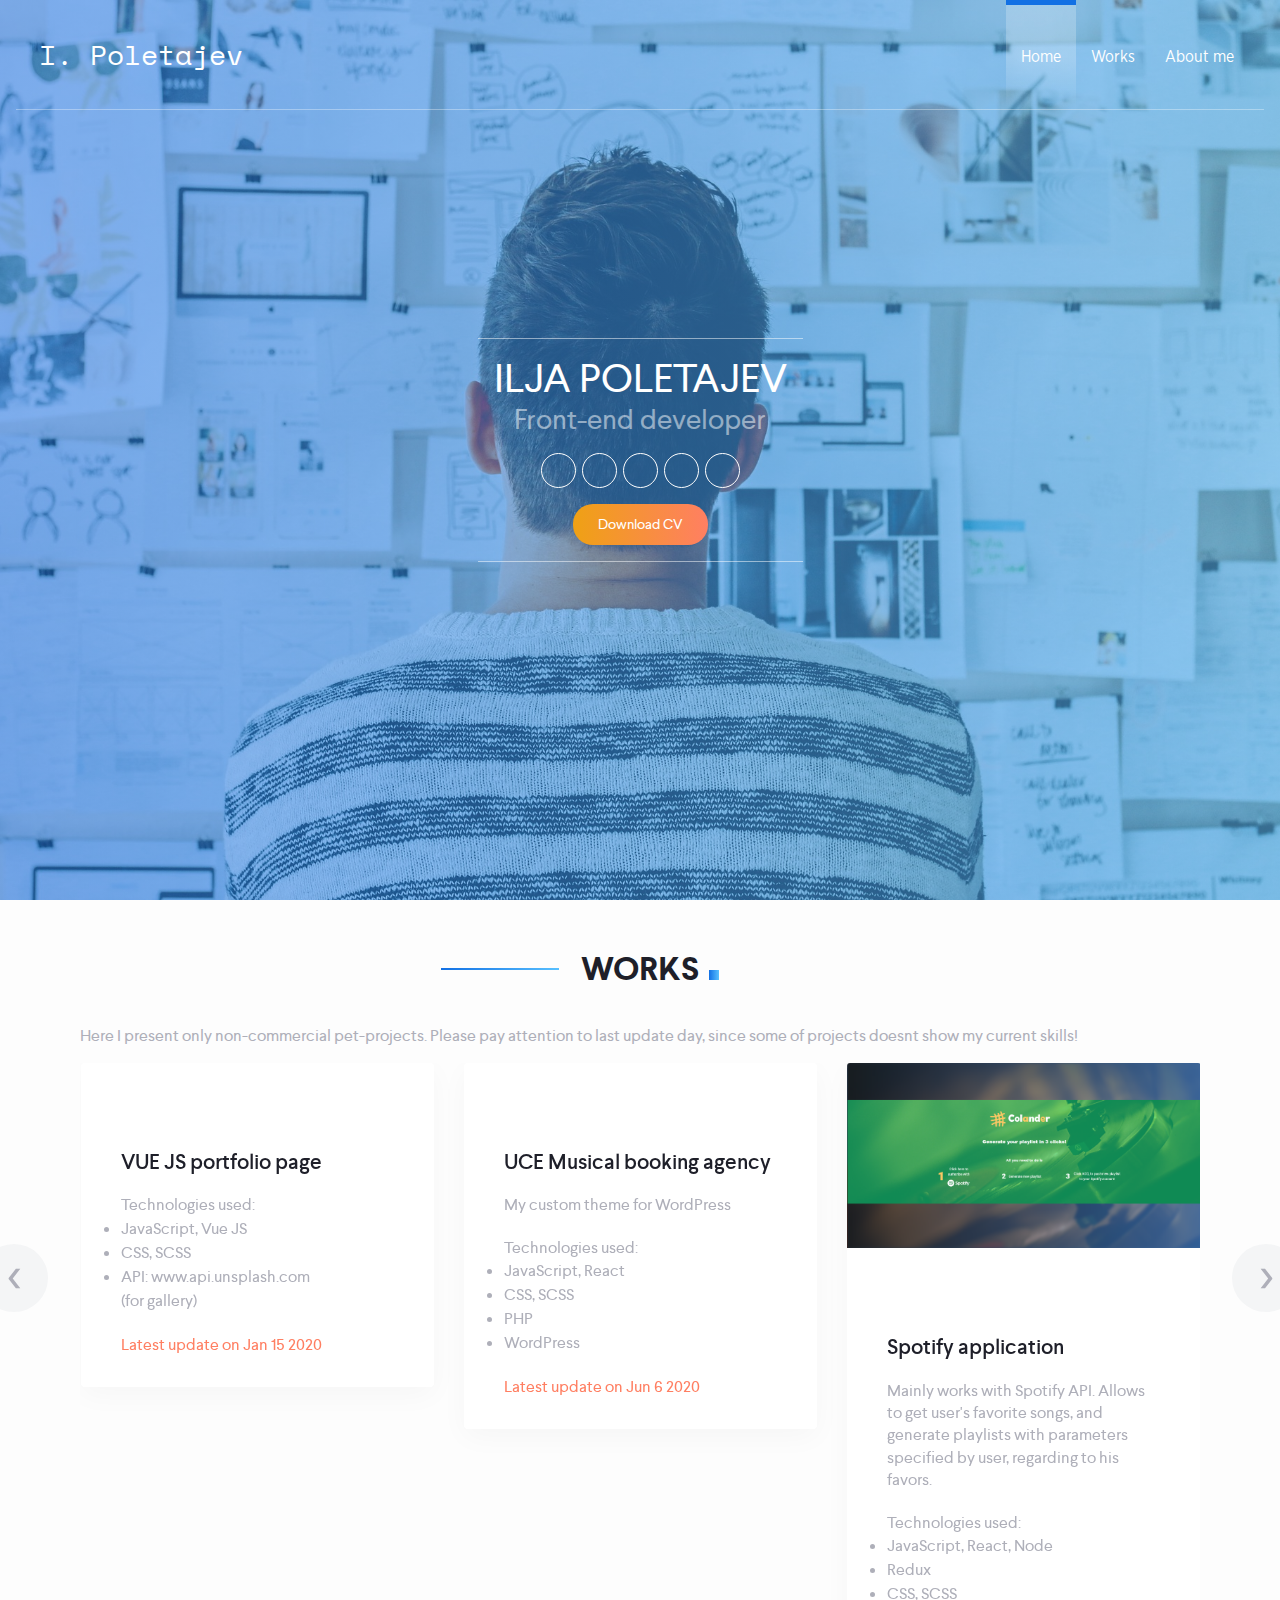
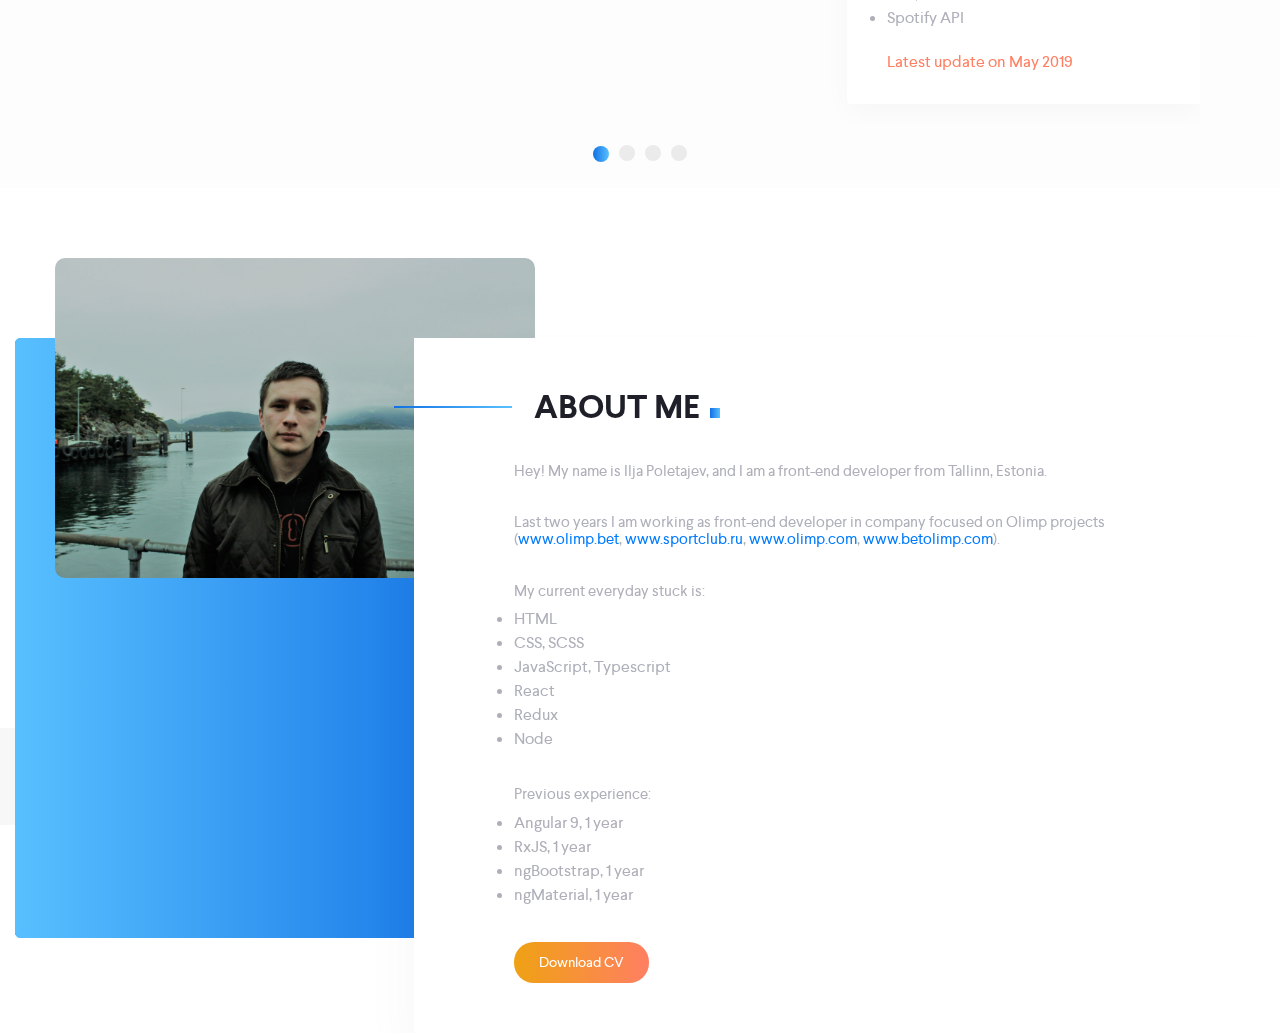
==== index.html @ 62553f8e "info" ====
<!doctype html>
<!--
	Photogenic by FreeHTML5.co
	URL: https://freehtml5.co
-->
<html lang="en">

<head>
    <!-- Required meta tags -->
    <meta charset="utf-8">
    <meta name="viewport" content="width=device-width, initial-scale=1, shrink-to-fit=no">
    <link rel="stylesheet" href="https://use.fontawesome.com/releases/v5.6.3/css/all.css"
          integrity="sha384-UHRtZLI+pbxtHCWp1t77Bi1L4ZtiqrqD80Kn4Z8NTSRyMA2Fd33n5dQ8lWUE00s/" crossorigin="anonymous">
    <!-- owl carousel css-->
    <link rel="stylesheet" href="owl-carousel/assets/owl.carousel.min.css" type="text/css">

    <!-- Bootstrap CSS -->
    <link rel="stylesheet" href="css/bootstrap.min.css">
    <link rel="stylesheet" href="css/style.css">
    <link href="https://fonts.googleapis.com/css2?family=Space+Mono&display=swap" rel="stylesheet">
    <title>Ilja Poletajev Portfolio</title>
</head>

<body>

<div class="slide header">
    <nav class="header-wrapper navbar fixed-top navbar-expand-xl">
        <div class="container">
            <a class="navbar-brand mobile-logo" href="/"><h3
                    style="font-family: 'Space Mono', monospace; color: white;">I. Poletajev</h3></a>
            <button class="navbar-toggler" data-target="#my-nav" onclick="myFunction(this)" data-toggle="collapse">
                <span class="bar1"></span> <span class="bar2"></span> <span class="bar3"></span></button>

            <div id="my-nav" class="collapse navbar-collapse flex-row justify-content-between mx-auto">

                <ul class="navbar-nav logo-desktop">
                    <li class="nav-item active">
                        <a class="nav-link" href="#"><h3 style="font-family: 'Space Mono', monospace; color: white;">I.
                            Poletajev</h3></a>
                    </li>
                </ul>

                <ul class="navbar-nav float-right menu-links">
                    <li class="nav-item">
                        <a class="nav-link active" href="#">Home</a>
                    </li>
                    <li class="nav-item">
                        <a class="nav-link" href="#works">Works</a>
                    </li>
                    <li class="nav-item">
                        <a class="nav-link" href="#about-us">About me</a>
                    </li>
                </ul>
            </div>
        </div>
    </nav>

    <div class="top-part">
        <div class="top-part-filter d-flex flex-column align-items-center justify-content-center">
            <div class="header-text border-top border-bottom p-3 d-flex flex-column align-items-center justify-content-center">
                <h1 class="text-uppercase text-white text-center">Ilja Poletajev</h1>
                <h3 class="text-white-50 text-center">Front-end developer</h3>
                <ul class="p-3 navbar-nav float-left social-links flex-row">
                    <li class="nav-item">
                        <a class="nav-link" href="mailto:iljapoletajev89@gmail.com"><i class="fas fa-at"></i></a>
                    </li>
                    <li class="nav-item">
                        <a class="nav-link" href="skype:live:i.poletajev?chat"><i class="fab fa-skype"></i></a>
                    </li>
                    <li class="nav-item">
                        <a class="nav-link" href="https://www.linkedin.com/in/ilja-poletajev-02930b117"
                           target="popup"><i class="fab fa-linkedin-in"></i></a>
                    </li>
                    <li class="nav-item"><a class="nav-link" href="https://github.com/AnotherElijah" target="popup"><i
                            class="fab fa-github"></i></a>
                    </li>
                    <li class="nav-item"><a class="nav-link" href="https://www.facebook.com/ilja.poletajev.3"
                                            target="popup"><i
                            class="fab fa-facebook-f"></i></a>
                    </li>
                </ul>
                <a href="https://dental-landing.s3.eu-north-1.amazonaws.com/CV-Online-Ilja+Poletajev.pdf" class="read-more red-grad" target="popup">Download CV</a>
            </div>
        </div>
    </div>
</div>

<div class="container-fluid fh5co-news" id="works">
    <div class="container">
        <h2>WORKS</h2>
        <div class="row">
            <p class="pb-3 m-0">Here I present only non-commercial pet-projects. Please pay attention to last update
                day,
                since some of projects doesnt show my current skills!</p>
            <div class="owl-carousel owl-carousel2 owl-theme">
                <div>
                    <div class="card text-center"><img class="card-img-top uce" src="images/works/2.png" alt="">
                        <div class="card-body text-left pr-0 pl-0">
                            <div class="pb-2 row justify-content-center">
                                <a href=""><i class="fab fa-github project-links text-primary pr-2 pl-2"></i></a>
                                <a href=""><i class="fas fa-globe project-links text-danger pr-2 pl-2"></i></a>
                            </div>
                            <h5>UCE Musical booking agency</h5>
                            <p>My custom theme for WordPress</p>
                            <p class="card-text">Technologies used:
                            <ul>
                                <li>JavaScript, React</li>
                                <li>CSS, SCSS</li>
                                <li>PHP</li>
                                <li>WordPress</li>
                            </ul>
                            </p>
                            <span class="last-update">Latest update on Jun 6 2020</span>
                        </div>
                    </div>
                </div>

                <div>
                    <div class="card text-center"><img class="card-img-top" src="images/works/3.PNG" alt="">
                        <div class="card-body text-left pr-0 pl-0">
                            <div class="pb-2 row justify-content-center">
                                <a href=""><i class="fab fa-github project-links text-primary pr-2 pl-2"></i></a>
                                <a href=""><i class="fas fa-globe project-links text-danger pr-2 pl-2"></i></a>
                            </div>
                            <h5>Spotify application</h5>
                            <p>Mainly works with Spotify API. Allows to get user's favorite songs, and generate
                                playlists with parameters specified by user, regarding to his favors.</p>
                            <p class="card-text">Technologies used:
                            <ul>
                                <li>JavaScript, React, Node</li>
                                <li>Redux</li>
                                <li>CSS, SCSS</li>
                                <li>Spotify API</li>
                            </ul>
                            </p>
                            <span class="last-update">Latest update on May 2019</span>
                        </div>
                    </div>
                </div>

                <div>
                    <div class="card text-center"><img class="card-img-top" src="images/works/4.PNG" alt="">
                        <div class="card-body text-left pr-0 pl-0">
                            <div class="pb-2 row justify-content-center">
                                <a href=""><i class="fab fa-github project-links text-primary pr-2 pl-2"></i></a>
                                <a href=""><i class="fas fa-globe project-links text-danger pr-2 pl-2"></i></a>
                            </div>
                            <h5>JavaScript carousel module</h5>
                            <p>Fully reusable and customizable JavaScript carousel module</p>
                            <p class="card-text">Technologies used:
                            <ul>
                                <li>JavaScript</li>
                                <li>CSS</li>
                            </ul>
                            </p>
                            <span class="last-update">Latest update on May 2019</span>
                        </div>
                    </div>
                </div>
                <div>
                    <div class="card text-center"><img class="card-img-top" src="images/works/1.PNG" alt="">
                        <div class="card-body text-left pr-0 pl-0">
                            <div class="pb-2 row justify-content-center">
                                <a href=""><i class="fab fa-github project-links text-primary pr-2 pl-2"></i></a>
                                <a href=""><i class="fas fa-globe project-links text-danger pr-2 pl-2"></i></a>
                            </div>
                            <h5>VUE JS portfolio page</h5>
                            <p class="card-text">Technologies used:
                            <ul>
                                <li> JavaScript, Vue JS</li>
                                <li>CSS, SCSS</li>
                                <li>API: www.api.unsplash.com<br/>(for gallery)</li>
                            </ul>
                            </p>
                            <span class="last-update">Latest update on Jan 15 2020</span>
                        </div>
                    </div>
                </div>
            </div>
        </div>
    </div>
</div>
<div class="container-fluid fh5co-about-us" id="about-us">
    <div class="container">
        <div class="row">
            <div class="col-lg-4">

                <svg class="back-bg" viewBox="0 0 535 618">
                    <defs>
                        <linearGradient id="PSgrad_0" x1="0%" x2="100%" y1="0%" y2="0%">
                            <stop offset="0%" stop-color="rgb(88,192,255)" stop-opacity="1"></stop>
                            <stop offset="100%" stop-color="rgb(18,112,228)" stop-opacity="1"></stop>
                        </linearGradient>

                    </defs>
                    <path fill-rule="evenodd" fill="rgb(18, 112, 228)"
                          d="M6.000,-0.000 L499.000,-0.000 C502.314,-0.000 505.000,2.686 505.000,6.000 L505.000,612.000 C505.000,615.314 502.314,618.000 499.000,618.000 L6.000,618.000 C2.686,618.000 -0.000,615.314 -0.000,612.000 L-0.000,6.000 C-0.000,2.686 2.686,-0.000 6.000,-0.000 Z"></path>
                    <path fill="url(#PSgrad_0)"
                          d="M6.000,-0.000 L499.000,-0.000 C502.314,-0.000 505.000,2.686 505.000,6.000 L505.000,612.000 C505.000,615.314 502.314,618.000 499.000,618.000 L6.000,618.000 C2.686,618.000 -0.000,615.314 -0.000,612.000 L-0.000,6.000 C-0.000,2.686 2.686,-0.000 6.000,-0.000 Z"></path>
                </svg>

                <div class="owl-carousel owl-carousel1 owl-theme owl-loaded owl-drag">
                    <div class="owl-stage-outer">
                        <div class="owl-stage"
                             style="transition: all 0s ease 0s; width: 1440px; transform: translate3d(0px, 0px, 0px);">
                            <div class="owl-item active center" style="width: 480px;">
                                <div>
                                    <img src="images/DBqDzw1jvaU.jpg" alt="" class="img-fluid">
                                </div>
                            </div>
                        </div>
                    </div>


                </div>
            </div>
            <div class="col-lg-8">
                <div class="about-us-content">
                    <h2>ABOUT ME</h2>
                    <p>Hey! My name is Ilja Poletajev, and I am a front-end developer from Tallinn, Estonia.</p>
                    <p>Last two years I am working as front-end developer in company focused on Olimp projects (<a
                            href="http://www.olimp.bet" target="popup">www.olimp.bet</a>, <a
                            href="http://www.sportclub.ru" target="popup">www.sportclub.ru</a>, <a
                            href="http://www.olimp.com" target="popup">www.olimp.com</a>, <a
                            href="http://www.betolimp.com" target="popup">www.betolimp.com</a>).</p>
                    <p class="mb-2">My current everyday stuck is:
                    <ul>
                        <li>HTML</li>
                        <li>CSS, SCSS</li>
                        <li>JavaScript, Typescript</li>
                        <li>React</li>
                        <li>Redux</li>
                        <li>Node</li>
                    </ul>
                    <p class="mb-2">Previous experience:
                    <ul>
                        <li>Angular 9, 1 year</li>
                        <li>RxJS, 1 year</li>
                        <li>ngBootstrap, 1 year</li>
                        <li>ngMaterial, 1 year</li>
                    </ul>
                    </p>
                    </p>
                    <a href="https://dental-landing.s3.eu-north-1.amazonaws.com/CV-Online-Ilja+Poletajev.pdf" class="read-more red-grad" target="popup">Download CV</a>
                </div>
            </div>
        </div>
    </div>
</div>

<div class="container-fluid copy">
    <div class="col-lg-12">
        <p>&copy; 2018 Photogenic. All rights Reserved. Design by <a href="https://freehtml5.co" target="_blank">FreeHTML5.co</a>.
        </p>
    </div>
</div>

<script src="js/jquery.min.js"></script>
<script src="js/bootstrap.min.js"></script>
<script src="owl-carousel/owl.carousel.min.js"></script>
<script src="js/isotope-docs.min.js?6"></script>
<script src="js/main.js"></script>
</body>

</html>
---- css/style.css ----
/*
 * Photogenic by FreeHTML5.co
 * URL: https://freehtml5.co
 */
html, body, div, span, applet, object, iframe,
h1, h2, h3, h4, h5, h6, p, blockquote, pre,
a, abbr, acronym, address, big, cite, code,
del, dfn, em, img, ins, kbd, q, s, samp,
small, strike, strong, sub, sup, tt, var,
b, u, i, center,
dl, dt, dd, ol, ul, li,
fieldset, form, label, legend,
table, caption, tbody, tfoot, thead, tr, th, td,
article, aside, canvas, details, embed,
figure, figcaption, footer, header, hgroup,
menu, nav, output, ruby, section, summary,
time, mark, audio, video {
  margin: 0;
  padding: 0;
}
html{
  scroll-behavior: smooth;
}

@font-face {
  font-family: "Gotham-Narrow-Book";
  src: url(../fonts/gotham-narrow-book.otf);
}
@font-face {
  font-family: "Gotham-Narrow-Black";
  src: url(../fonts/gotham-narrow-black.otf);
}
@font-face {
  font-family: "Gotham-Narrow-Light";
  src: url(../fonts/gotham-narrow-light.otf);
}
@font-face {
  font-family: "Larsseit";
  src: url(../fonts/Larsseit.ttf);
}
@font-face {
  font-family: "Larsseit-Bold";
  src: url(../fonts/Larsseit-Bold.ttf);
}
@font-face {
  font-family: "Larsseit-Light";
  src: url(../fonts/Larsseit-Light.ttf);
}
@font-face {
  font-family: "Larsseit-Medium";
  src: url(../fonts/Larsseit-Medium.ttf);
}
@font-face {
  font-family: "Gilroy-ExtraBold";
  src: url(../fonts/Gilroy-ExtraBold.otf);
}
@font-face {
  font-family: "Gilroy-Light";
  src: url(../fonts/Gilroy-Light.otf);
}
@font-face {
  font-family: "segoeui";
  src: url(../fonts/segoeui.ttf);
}
@media (min-width: 1200px) {
  .container {
    max-width: 1340px;
  }
}
body {
  font-family: "Larsseit";
  color: #aeafb9;
}

.container-fluid {
  padding: 100px 0;
}

h2::before, h2::after, .fh5co-about-us .owl-carousel1 .owl-dots .active span, .read-more, .fh5co-news .owl-carousel2 .owl-dots .active span, .form-box h4::after, .form-box button {
  background-image: -moz-linear-gradient(0deg, #1270e4 0%, #58c0ff 100%);
  background-image: -webkit-linear-gradient(0deg, #1270e4 0%, #58c0ff 100%);
  background-image: -ms-linear-gradient(0deg, #1270e4 0%, #58c0ff 100%);
}

nav.fixed-top {
  padding-top: 0;
}

.header .fixed-top {
  position: absolute;
}
.header .container {
  border-bottom: 1px solid rgba(255, 255, 255, 0.341);
}
.header .container p.follow {
  color: #ffffff;
  font-family: "segoeui";
  margin-bottom: 10px;
}
.header .home-bg {
  min-height: 430px;
  max-height: 105vh;
}
.header .carousel-caption {
  bottom: 0;
  top: 383px;
}
.header .frst-hrd {
  font-family: "Gotham-Narrow-Light";
  background-color: rgba(255, 255, 255, 0.29);
  border-radius: 20px;
  max-width: 274px;
  margin: 0 auto;
  padding: 5px;
  font-size: 16px;
  color: #ffffff;
}
.header h5 {
  font-size: 70px;
  font-family: "Larsseit-Bold";
  text-transform: uppercase;
  max-width: 600px;
  margin: 10px auto;
  text-align: center;
}
.header h5 + p {
  font-family: "Gotham-Narrow-Book";
  font-size: 20px;
  color: #ffffff;
}
.header ul.carousel-indicators {
  bottom: 280px;
  position: absolute;
  z-index: 55;
}
.header ul.carousel-indicators li {
  background-color: rgba(255, 255, 255, 0.349);
  display: inline-block;
  list-style-type: none;
  width: 12px;
  height: 7px;
  border-radius: 10px;
  margin: 0 3px;
  cursor: pointer;
}
.header ul.carousel-indicators li.active {
  width: 35px;
  background: #ffffff;
}
@media (max-width: 1199px) {
  .header ul.carousel-indicators {
    bottom: 200px;
  }
}
@media (max-width: 738px) {
  .header ul.carousel-indicators {
    bottom: 110px;
  }
}
@media (max-width: 1199px) {
  .header .carousel-caption {
    top: 200px;
  }
}
@media (max-width: 991px) {
  .header h5 {
    font-size: 50px;
  }
  .header .carousel-caption {
    top: 150px;
  }
}
@media (max-width: 767px) {
  .header h5 {
    font-size: 36px;
    max-width: 300px;
  }
  .header h5 + p {
    font-size: 16px;
  }
  .header .carousel-caption {
    top: 100px;
  }
  .header .carousel-caption ul {
    margin-top: 20px;
  }
}

.bar1,
.bar2,
.bar3 {
  width: 25px;
  height: 2px;
  background-color: #fff;
  margin: 5px 0;
  transition: 0.4s;
  display: block;
  position: relative;
}

.change .bar1 {
  -webkit-transform: rotate(-42deg) translate(-2px, 6px);
  transform: rotate(-42deg) translate(-2px, 6px);
}

.change .bar2 {
  opacity: 0;
}

.change .bar3 {
  -webkit-transform: rotate(46deg) translate(-4px, -8px);
  transform: rotate(46deg) translate(-4px, -8px);
}

.scroll-button {
  text-align: center;
}
.scroll-button p {
  display: block;
  position: absolute;
  left: 0;
  right: 0;
  margin-top: -50px;
  color: #fff;
  font-size: 16px;
  font-family: "Gotham-Narrow-Book";
}
.scroll-button a {
  background: #ffffff;
  border-radius: 50%;
  display: block;
  width: 82px;
  height: 82px;
  box-shadow: 0px 11px 10px 0px rgba(0, 0, 0, 0.07);
  text-align: center;
  padding-top: 30px;
  margin: 0 auto;
  margin-top: -45px;
  z-index: 55;
  position: relative;
  cursor: pointer;
  margin-bottom: 20px;
}

.social-links {
  width: auto;
}
.social-links li {
  border: 1px solid #ffffff;
  border-radius: 50%;
  height: 35px;
  width: 35px;
  text-align: center;
  margin: 0 3px;
}
.social-links li a {
  color: #ffffff;
  padding: 5px;
}
@media (max-width: 1199px) {
  .social-links {
    float: left !important;
    display: block;
  }
  .social-links li {
    float: left;
  }
}

.menu-links {
  width: auto;
}
.menu-links li {
  margin: 0px;
}
.menu-links li a {
  color: #ffffff;
  font-family: "Gotham-Narrow-Book";
  padding: 40px 15px !important;
  border-top: 5px solid transparent;
}
.menu-links li a.active {
  background-image: linear-gradient(to bottom, rgba(255, 255, 255, 0.22), rgba(255, 255, 255, 0.22), transparent);
  border-top: 5px solid #1270e4;
}
@media (max-width: 1199px) {
  .menu-links {
    float: left !important;
    margin-top: 20px;
  }
  .menu-links li a {
    padding: 10px 15px !important;
  }
}

.navbar-collapse.show {
  background: rgba(0, 0, 0, 0.4);
  transition: .2s;
}

.mobile-logo {
  display: none;
}
@media (max-width: 1199px) {
  .mobile-logo {
    display: block;
    margin: 20px 0;
  }
}

@media (max-width: 1199px) {
  .logo-desktop {
    display: none;
  }
}

h2 {
  font-family: "Larsseit-Bold";
  font-size: 33px;
  color: #1e1f29;
}
h2::before {
  position: absolute;
  content: "";
  width: 118px;
  height: 2px;
  margin-top: 18px;
  margin-left: -140px;
}
h2::after {
  position: absolute;
  content: "";
  height: 10px;
  width: 10px;
  margin-top: 20px;
  margin-left: 10px;
}

p {
  font-family: "Larsseit";
  color: #aeafb9;
  font-size: 14.583px;
  line-height: 1.143;
}

.fh5co-about-us {
  padding: 150px 0;
}
.fh5co-about-us h2 {
  margin-left: 20px;
}
.fh5co-about-us p {
  margin: 35px 0;
}
.fh5co-about-us .owl-carousel1 {
  margin-left: 40px;
  margin-top: -80px;
  width: 480px;
}
.fh5co-about-us .owl-carousel1 img {
  border-radius: 10px;
}
.fh5co-about-us .owl-carousel1 .owl-nav {
  display: none;
}
.fh5co-about-us .owl-carousel1 .owl-dots {
  text-align: left;
  margin-left: 30px;
  margin-top: -60px;
}
.fh5co-about-us .owl-carousel1 .owl-dots span {
  position: relative;
  height: 16px;
  width: 16px;
  border-radius: 50%;
  display: block;
  background: #ffffff;
  margin: 0 5px;
}
.fh5co-about-us .owl-carousel1 .owl-dots .active {
  box-shadow: none;
}
.fh5co-about-us .owl-carousel1 .owl-dots .active span {
  box-shadow: none;
  margin-bottom: -1px;
}
@media (max-width: 1199px) {
  .fh5co-about-us .owl-carousel1 {
    width: 350px;
    margin-top: 0px;
  }
}
@media (max-width: 991px) {
  .fh5co-about-us .col-lg-4 {
    margin-bottom: 100px;
  }
  .fh5co-about-us .owl-carousel1 {
    margin-top: -70px;
  }
}
@media (max-width: 450px) {
  .fh5co-about-us .owl-carousel1 {
    width: 100%;
    margin: 0;
    padding: 30px;
    margin-top: -100px;
  }
}

.about-us-content {
  box-shadow: 0px 34px 57px 0px rgba(0, 0, 0, 0.04);
  background: #ffffff;
  position: absolute;
  padding-left: 100px;
  margin-left: -28px;
  z-index: 5;
  padding: 50px 100px;
  padding-right: 120px;
}
@media (max-width: 1199px) {
  .about-us-content {
    margin-left: -18px;
    padding: 20px 30px;
  }
}
@media (max-width: 991px) {
  .about-us-content {
    position: relative;
    margin-left: 0;
    padding: 20px 30px;
  }
}

a {
  text-decoration: none !important;
}

.read-more {
  color: #fff !important;
  font-family: "Larsseit";
  font-size: 14px;
  padding: 10px 25px;
  border-radius: 20px;
  display: inline-block;
}
.read-more:hover {
  box-shadow: 0px 2px 5px #cccccc;
  transition: all 0.3s;
}

.back-bg {
  position: absolute;
  min-height: 600px;
}
@media (max-width: 1199px) {
  .back-bg {
    height: 100%;
    min-height: 400px;
    margin-bottom: 100px;
  }
}
@media (max-width: 450px) {
  .back-bg {
    width: 100%;
    min-height: 320px;
    margin-left: -30px;
  }
}

.fh5co-portfolio {
  padding-bottom: 0;
}
.fh5co-portfolio h3 {
  font-family: "Larsseit-Medium";
  color: #1e1f29;
  text-transform: uppercase;
  line-height: 1.2;
  margin: 20px 0;
}
.fh5co-portfolio p {
  max-width: 512px;
  margin-top: 20px;
}

.portfolio-tab {
  background-color: #ffffff;
  box-shadow: 0px 3px 27px 0px rgba(0, 0, 0, 0.04);
}
.portfolio-tab ul {
  margin-bottom: 30px;
}
.portfolio-tab ul li {
  list-style-type: none;
  display: inline-block;
}
.portfolio-tab ul li a {
  color: #aeafb9;
  padding: 15px 5px;
  font-size: 13px;
  display: block;
}
.portfolio-tab ul li a.active {
  background-image: linear-gradient(to bottom, rgba(18, 112, 228, 0.071), rgba(18, 112, 228, 0.071), transparent);
  background-image: -moz-linear-gradient(to bottom, rgba(18, 112, 228, 0.071), rgba(18, 112, 228, 0.071), transparent);
  background-image: -webkit-linear-gradient(to bottom, rgba(18, 112, 228, 0.071), rgba(18, 112, 228, 0.071), transparent);
  background-image: -ms-linear-gradient(to bottom, rgba(18, 112, 228, 0.071), rgba(18, 112, 228, 0.071), transparent);
  border-top: 5px solid #1270e4;
  color: #1270e4;
}

.portfolioFilter {
  padding: 15px 0 5px 0;
  width: 100%;
}

.portfolioContainer {
  border-radius: 3px;
  width: 100%;
}

.isotope-item {
  z-index: 2;
}

.isotope-hidden.isotope-item {
  pointer-events: none;
  z-index: 1;
}

.isotope,
.isotope .isotope-item {
  /* change duration value to whatever you like */
  -webkit-transition-duration: 0.8s;
  -moz-transition-duration: 0.8s;
  transition-duration: 0.8s;
}

.isotope {
  -webkit-transition-property: height, width;
  -moz-transition-property: height, width;
  transition-property: height, width;
}

.isotope .isotope-item {
  -webkit-transition-property: -webkit-transform, opacity;
  -moz-transition-property: -moz-transform, opacity;
  transition-property: transform, opacity;
}

.gallary {
  width: 25%;
  padding: 7px;
}
.gallary img {
  width: 100%;
  height: 600px;
}
.gallary img.half-height {
  height: 293px;
}
.gallary .card-img-overlay {
  transition: all 0.3s;
  -webkit-transition: all 0.3s;
  -ms-transition: all 0.3s;
  -moz-transition: all 0.3s;
  -o-transition: all 0.3s;
  display: none;
}
.gallary:hover .card-img-overlay {
  display: block;
}
@media (max-width: 991px) {
  .gallary {
    width: 50%;
  }
  .gallary img {
    height: auto;
  }
  .gallary img.half-height {
    height: auto;
  }
}
@media (max-width: 450px) {
  .gallary {
    width: 100%;
  }
}

.center-img {
  width: 50%;
}
@media (max-width: 450px) {
  .center-img {
    width: 100%;
  }
}

.top-buttons .img-icon {
  border-radius: 50%;
  background-color: white;
  box-shadow: 0px 3px 7px 0px rgba(0, 0, 0, 0.23);
  width: 42px;
  height: 42px;
  display: block;
  text-align: center;
  float: left;
  margin-right: 10px;
}
.top-buttons .img-icon img {
  height: auto;
  max-width: 20px;
  margin-top: 12px;
}
.top-buttons .txt {
  top: 8px;
  position: relative;
}
.top-buttons a {
  color: #fff;
  float: left;
}
.top-buttons a:nth-child(2) {
  float: right;
}

.bottom-buttons {
  position: absolute;
  bottom: 20px;
  display: block !important;
  left: 20px;
  right: 20px;
}
.bottom-buttons a {
  font-size: 14.583px;
  font-family: "Larsseit";
  background: #ffffff;
  display: block;
  padding: 8px 20px 20px 20px;
  border-radius: 30px;
  height: 50px;
}
.bottom-buttons a .txt {
  background: -webkit-linear-gradient(left, #1270e4, #58c0ff);
  background: -ms-linear-gradient(left, #1270e4, #58c0ff);
  background: -moz-linear-gradient(left, #1270e4, #58c0ff);
  background: -o-linear-gradient(left, #1270e4, #58c0ff);
  -webkit-background-clip: text;
  -ms-background-clip: text;
  -o-background-clip: text;
  -webkit-text-fill-color: transparent;
  -ms-text-fill-color: transparent;
  -o-text-fill-color: transparent;
}
.bottom-buttons .img-icon {
  box-shadow: none;
  background: transparent;
  height: auto;
  width: auto;
}

.indicators {
  margin: 50px auto;
}
.indicators li {
  display: inline-block;
  list-style-type: none;
  margin: 0 4px;
}
.indicators li a {
  border-radius: 50%;
  background-color: #ebebeb;
  width: 16px;
  height: 16px;
  display: block;
}
.indicators li a.active {
  border-width: 0.8px;
  border: 1px solid #1270e4;
  border-radius: 50%;
  height: 20px;
  width: 20px;
}
.indicators li a.active::after {
  position: absolute;
  content: "";
  background-image: -moz-linear-gradient(-11deg, #1270e4 0%, #58c0ff 100%);
  background-image: -webkit-linear-gradient(-11deg, #1270e4 0%, #58c0ff 100%);
  background-image: -ms-linear-gradient(-11deg, #1270e4 0%, #58c0ff 100%);
  height: 10px;
  width: 10px;
  border-radius: 50%;
  margin-top: 4px;
  margin-left: 4px;
}

.card {
  border: none;
}

.fh5co-news {
  background: #fdfdfd;
  padding-top: 50px;
  padding-bottom: 0;
}
.fh5co-news .row {
  padding: 0 80px;
}
@media (max-width: 767px) {
  .fh5co-news .row {
    padding: 0;
  }
}
.fh5co-news h2 {
  text-align: center;
  margin-bottom: 35px;
}
.fh5co-news h5 {
  font-family: "Larsseit-Medium";
  color: #1e1f29;
  font-size: 21px;
}
.fh5co-news p {
  font-size: 16px;
  line-height: 1.4;
  margin-top: 20px;
}
.fh5co-news .card {
  box-shadow: 0px 8px 29px 0px rgba(23, 23, 23, 0.03);
}
.fh5co-news .card-body {
  padding: 30px 40px !important;
}
.fh5co-news .owl-nav {
  display: none;
}
.fh5co-news .owl-carousel2 .owl-dots {
  text-align: center;
  margin: 20px auto;
  display: block;
}
.fh5co-news .owl-carousel2 .owl-dots button {
  outline: none !important;
}
.fh5co-news .owl-carousel2 .owl-dots span {
  position: relative;
  height: 16px;
  width: 16px;
  border-radius: 50%;
  display: block;
  background: #ebebeb;
  margin: 0 5px;
}
.fh5co-news .owl-carousel2 .owl-dots .active {
  box-shadow: none;
}
.fh5co-news .owl-carousel2 .owl-dots .active span {
  box-shadow: none;
  margin-bottom: -1px;
}
.fh5co-news .owl-carousel2 .owl-item {
  margin-bottom: 20px;
}
.fh5co-news .owl-carousel2 .owl-nav {
  display: block !important;
  position: absolute;
  top: 25%;
  width: 100%;
}
.fh5co-news .owl-carousel2 .owl-prev,
.fh5co-news .owl-carousel2 .owl-next {
  font-size: 50px !important;
  color: #666666;
  position: absolute;
  outline: none;
  background: #f4f5f6 !important;
  border-radius: 50%;
  height: 68px;
  width: 68px;
}
.fh5co-news .owl-carousel2 .owl-prev span,
.fh5co-news .owl-carousel2 .owl-next span {
  position: relative;
  top: -7px;
}
.fh5co-news .owl-carousel2 .owl-prev:hover,
.fh5co-news .owl-carousel2 .owl-next:hover {
  color: #1270e4;
  background: #ffffff !important;
  box-shadow: 0px 11px 10px 0px rgba(0, 0, 0, 0.07);
}
@media (max-width: 767px) {
  .fh5co-news .owl-carousel2 .owl-prev,
  .fh5co-news .owl-carousel2 .owl-next {
    display: none !important;
  }
}
.fh5co-news .owl-carousel2 .owl-prev {
  left: -100px;
}
.fh5co-news .owl-carousel2 .owl-next {
  right: -100px;
}

footer.fh5co-footer h2 {
  margin-top: 80px;
}
footer.fh5co-footer .light {
  font-family: "Larsseit-Light";
  font-size: 18px;
}
footer.fh5co-footer p {
  margin: 20px 0;
}
footer.fh5co-footer p span {
  margin-right: 10px;
}
footer.fh5co-footer p span.phone {
  top: -2px;
  position: relative;
}
footer.fh5co-footer p b {
  color: #1e1f29;
  font-family: "Gilroy-Light";
  font-weight: 700;
  font-size: 16px;
}
footer.fh5co-footer h3 {
  font-family: "Larsseit-Bold";
  font-size: 33px;
  color: #1e1f29;
  text-transform: uppercase;
}
footer.fh5co-footer .social-links {
  display: inline-block !important;
  margin-top: 20px;
}
footer.fh5co-footer .social-links li {
  border-color: #1e1f29;
  float: left;
}
footer.fh5co-footer .social-links li a {
  color: #1e1f29;
}
@media (max-width: 991px) {
  footer.fh5co-footer .col-lg-5 {
    text-align: center;
    margin-bottom: 50px;
  }
  footer.fh5co-footer .social-links {
    display: inline-block !important;
    margin-top: 20px;
    float: none !important;
    width: auto;
  }
}

.form-box {
  border-radius: 3px;
  background-color: white;
  box-shadow: 0px 29px 57px 0px rgba(22, 20, 24, 0.06);
  padding: 50px;
}
.form-box h4 {
  font-family: "Larsseit-Bold";
  font-size: 33px;
  color: #1e1f29;
  text-transform: uppercase;
}
.form-box h4::after {
  position: absolute;
  content: "";
  height: 10px;
  width: 10px;
  margin-top: 20px;
  margin-left: 10px;
}
.form-box p {
  font-size: 18px;
}
.form-box hr {
  border: none;
  border-top: 1px solid #f7f7f7;
}
.form-box input[type="text"],
.form-box textarea {
  border: 1px solid #ebebeb;
  background-color: rgba(235, 235, 235, 0.09);
  padding: 30px;
  border-radius: 40px;
}
.form-box textarea {
  resize: none;
  min-height: 140px;
  border-radius: 20px;
}
.form-box button {
  color: #fff;
  font-size: 14px;
  font-family: "Larsseit";
  padding: 13px 35px;
  border-radius: 40px;
  border: none;
  cursor: pointer;
  margin-top: 20px;
}
@media (max-width: 550px) {
  .form-box {
    padding: 20px;
  }
}

.copy {
  text-align: center;
  background: #f7f7f7;
  padding: 40px 0;
  display: block;
  font-family: "Gilroy-Light";
}

.parallax-window {
  min-height: 1027px;
  position: relative;
  z-index: 55;
  top: 0;
  left: 0;
  right: 0;
  min-height: 1027px;
}
.top-part{
  background-image: url('../images/startup_1920.jpg');
  background-position: center;
  background-size: cover;
}
.top-part-filter{
  min-height: 100vh;
  background-image: -moz-linear-gradient(0deg, rgba(18, 112, 228, 0.5) 0%, rgba(88, 192, 255, .5) 100%);
  background-image: -webkit-linear-gradient(0deg, rgba(18, 112, 228, 0.5) 0%, rgba(88, 192, 255, .5) 100%);
  background-image: -ms-linear-gradient(0deg, rgba(18, 112, 228, 0.5) 0%, rgba(88, 192, 255, .5) 100%);
}

.red-grad{
  background-image: -moz-linear-gradient(0deg, #efa114 0%, #ff7f62 100%);
  background-image: -webkit-linear-gradient(0deg, #efa114 0%, #ff7f62 100%);
  background-image: -ms-linear-gradient(0deg, #efa114 0%, #ff7f62 100%);
}
.red-grad:hover{
  box-shadow: #484b62 0 3px 5px;
}
.header-text{
  border-color: rgba(255,255,255,0.5)!important;
}
@media (max-width: 768px){
  #my-nav{
    flex-direction: column!important;
    justify-content: center!important;
    align-items: center!important;
  }
  #my-nav .nav-link.active{
    border-top: 0;
    border-left: 5px solid #efa114;
  }
  .header-wrapper{
    position: fixed!important;
    top: 0;
    background-color: rgba(37, 95, 149, 0.6);
    padding-bottom: 0;
  }
  .header-wrapper > div{
    border-bottom: 0!important;
  }
  .navbar-collapse.show{
    background: transparent;
  }
  .menu-links li a.active{
    background-image: unset;
    margin-left: -5px;
  }
}
.card-img-top{
  max-height: 195px;
}
img.card-img-top.uce{
  width: 150px;
  margin-left: auto;
  margin-right: auto;
}
.last-update{
  color: #ff7f62;
}
.project-links {
  font-size: 32px;
}
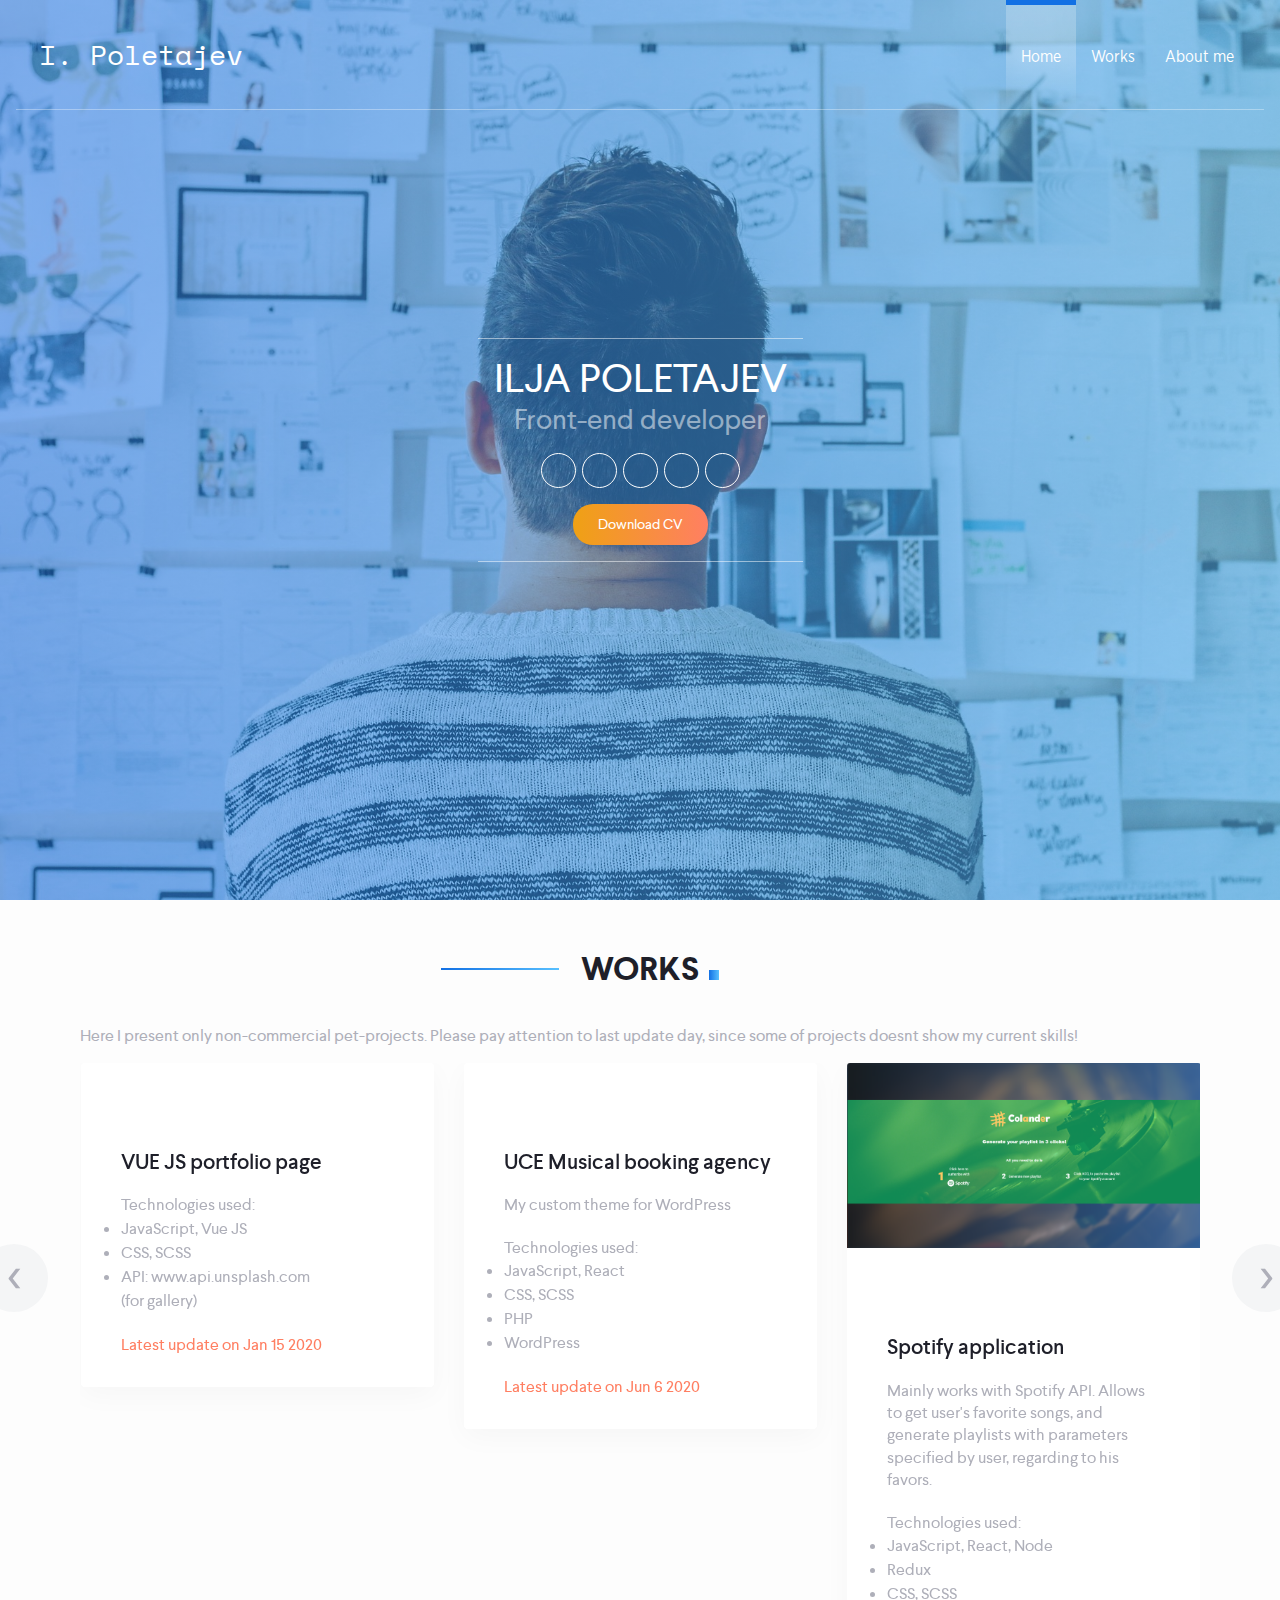
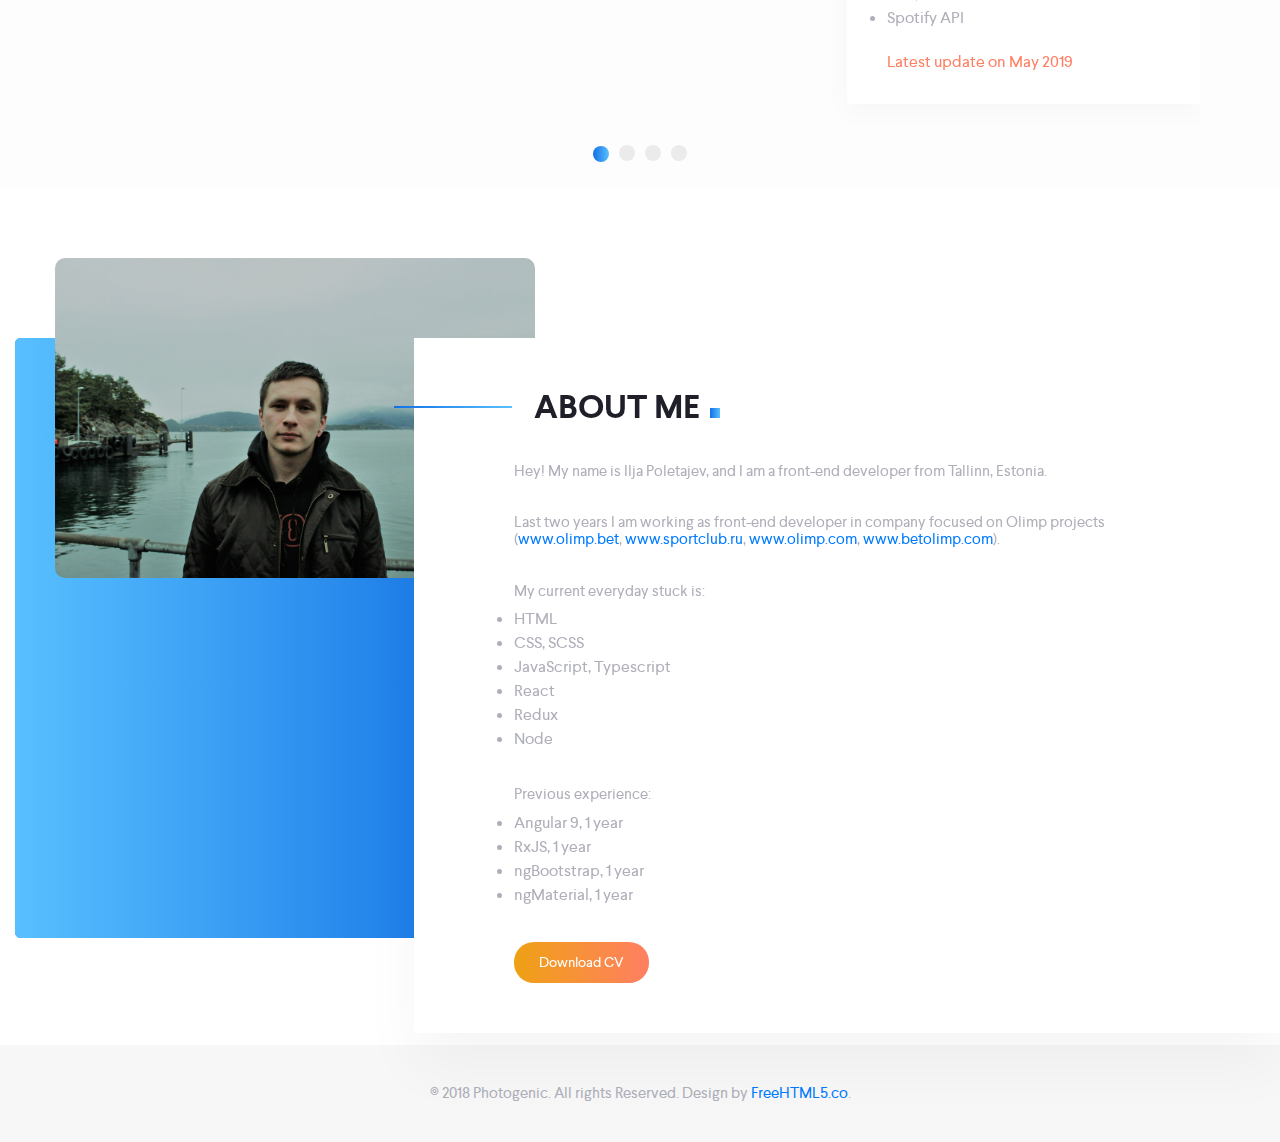
==== commit ed25e601: "renew links" ====
--- a/index.html
+++ b/index.html
@@ -97,8 +97,8 @@
                     <div class="card text-center"><img class="card-img-top uce" src="images/works/2.png" alt="">
                         <div class="card-body text-left pr-0 pl-0">
                             <div class="pb-2 row justify-content-center">
-                                <a href=""><i class="fab fa-github project-links text-primary pr-2 pl-2"></i></a>
-                                <a href=""><i class="fas fa-globe project-links text-danger pr-2 pl-2"></i></a>
+                                <a href="https://github.com/AnotherElijah/urbanculture"><i class="fab fa-github project-links text-primary pr-2 pl-2"></i></a>
+                                <a href="https://uceagency.com/"><i class="fas fa-globe project-links text-danger pr-2 pl-2"></i></a>
                             </div>
                             <h5>UCE Musical booking agency</h5>
                             <p>My custom theme for WordPress</p>
@@ -119,8 +119,8 @@
                     <div class="card text-center"><img class="card-img-top" src="images/works/3.PNG" alt="">
                         <div class="card-body text-left pr-0 pl-0">
                             <div class="pb-2 row justify-content-center">
-                                <a href=""><i class="fab fa-github project-links text-primary pr-2 pl-2"></i></a>
-                                <a href=""><i class="fas fa-globe project-links text-danger pr-2 pl-2"></i></a>
+                                <a href="https://github.com/AnotherElijah/colander"><i class="fab fa-github project-links text-primary pr-2 pl-2"></i></a>
+                                <a href="http://colander-app.herokuapp.com/"><i class="fas fa-globe project-links text-danger pr-2 pl-2"></i></a>
                             </div>
                             <h5>Spotify application</h5>
                             <p>Mainly works with Spotify API. Allows to get user's favorite songs, and generate
@@ -142,8 +142,8 @@
                     <div class="card text-center"><img class="card-img-top" src="images/works/4.PNG" alt="">
                         <div class="card-body text-left pr-0 pl-0">
                             <div class="pb-2 row justify-content-center">
-                                <a href=""><i class="fab fa-github project-links text-primary pr-2 pl-2"></i></a>
-                                <a href=""><i class="fas fa-globe project-links text-danger pr-2 pl-2"></i></a>
+                                <a href="https://github.com/AnotherElijah/adaptive-slider"><i class="fab fa-github project-links text-primary pr-2 pl-2"></i></a>
+                                <a href="http://dental-landing.s3-website.eu-north-1.amazonaws.com/"><i class="fas fa-globe project-links text-danger pr-2 pl-2"></i></a>
                             </div>
                             <h5>JavaScript carousel module</h5>
                             <p>Fully reusable and customizable JavaScript carousel module</p>
@@ -161,8 +161,8 @@
                     <div class="card text-center"><img class="card-img-top" src="images/works/1.PNG" alt="">
                         <div class="card-body text-left pr-0 pl-0">
                             <div class="pb-2 row justify-content-center">
-                                <a href=""><i class="fab fa-github project-links text-primary pr-2 pl-2"></i></a>
-                                <a href=""><i class="fas fa-globe project-links text-danger pr-2 pl-2"></i></a>
+                                <a href="https://github.com/AnotherElijah/photographer-portfolio"><i class="fab fa-github project-links text-primary pr-2 pl-2"></i></a>
+                                <a href="http://alexmurex-portfolio.s3-website.eu-north-1.amazonaws.com/"><i class="fas fa-globe project-links text-danger pr-2 pl-2"></i></a>
                             </div>
                             <h5>VUE JS portfolio page</h5>
                             <p class="card-text">Technologies used:
@@ -180,7 +180,7 @@
         </div>
     </div>
 </div>
-<div class="container-fluid fh5co-about-us" id="about-us">
+<div class="container-fluid fh5co-about-us" id="about-us" style="height: 857px">
     <div class="container">
         <div class="row">
             <div class="col-lg-4">
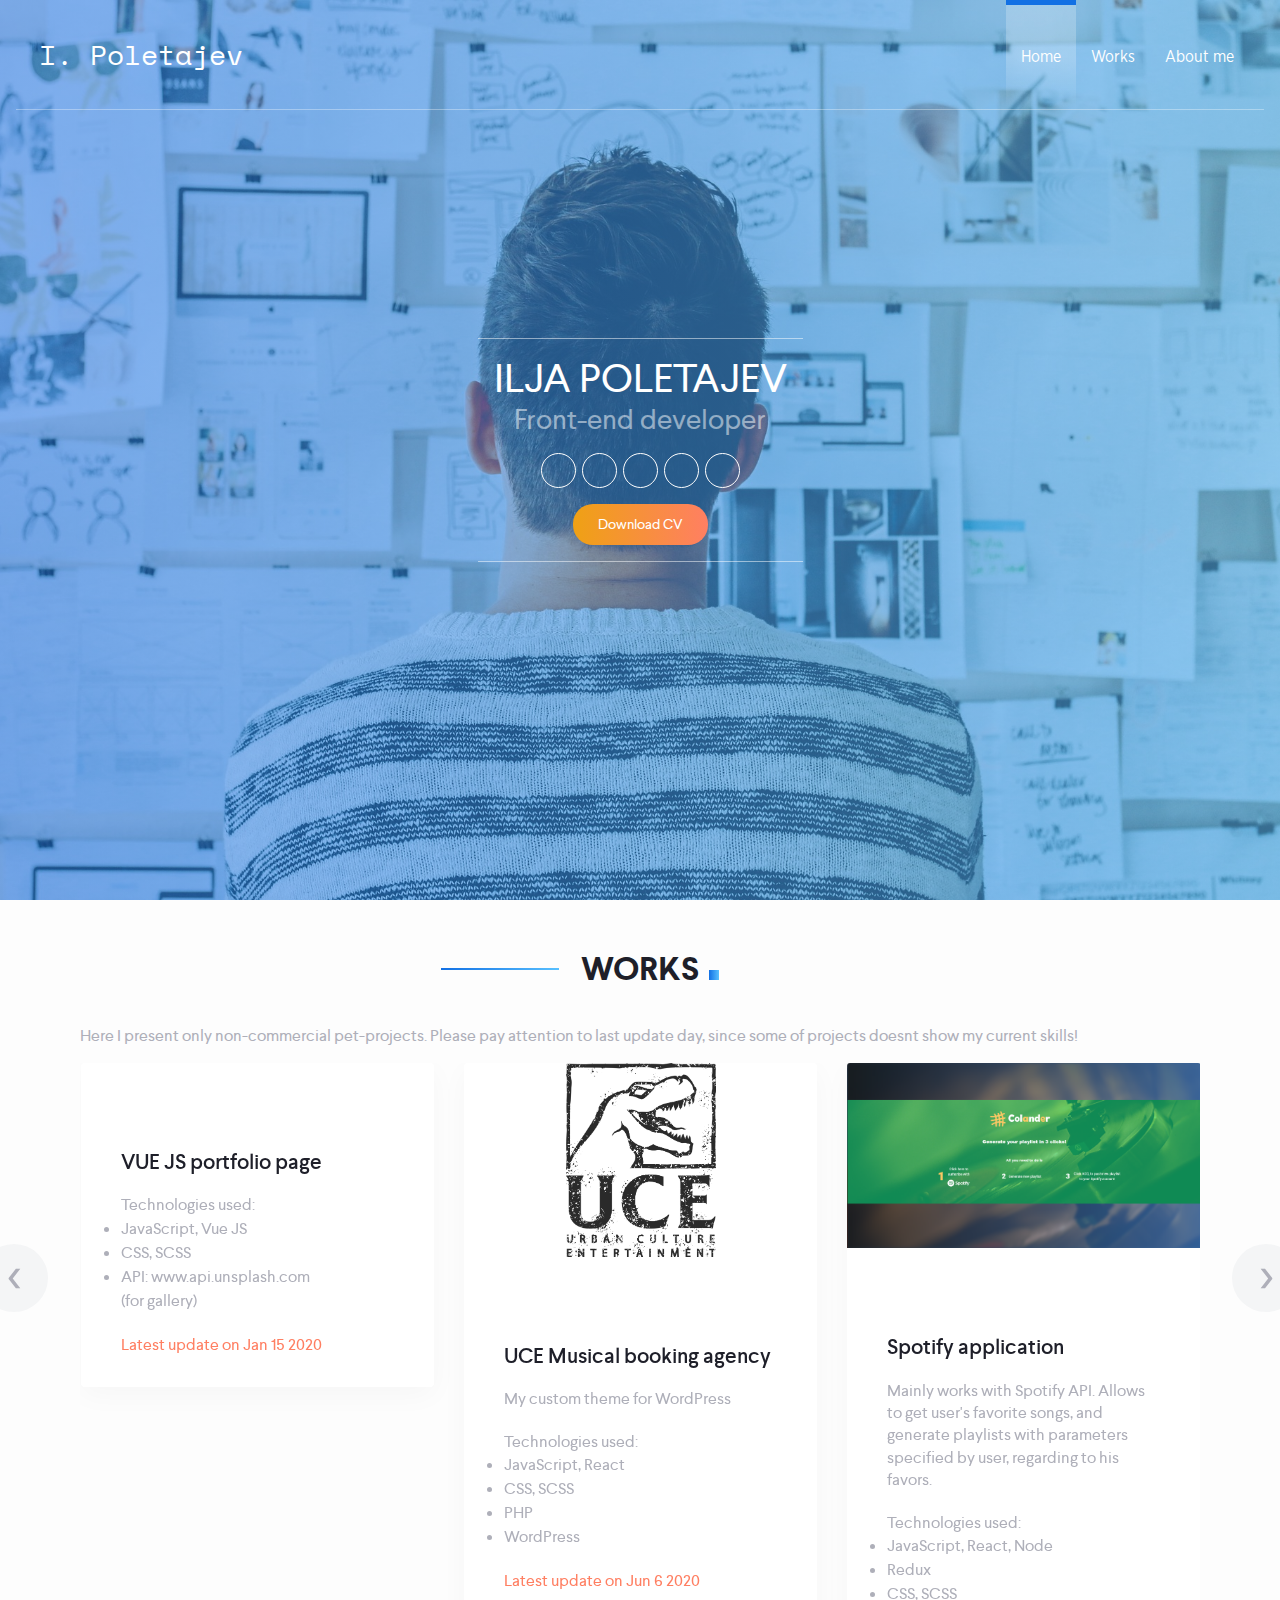
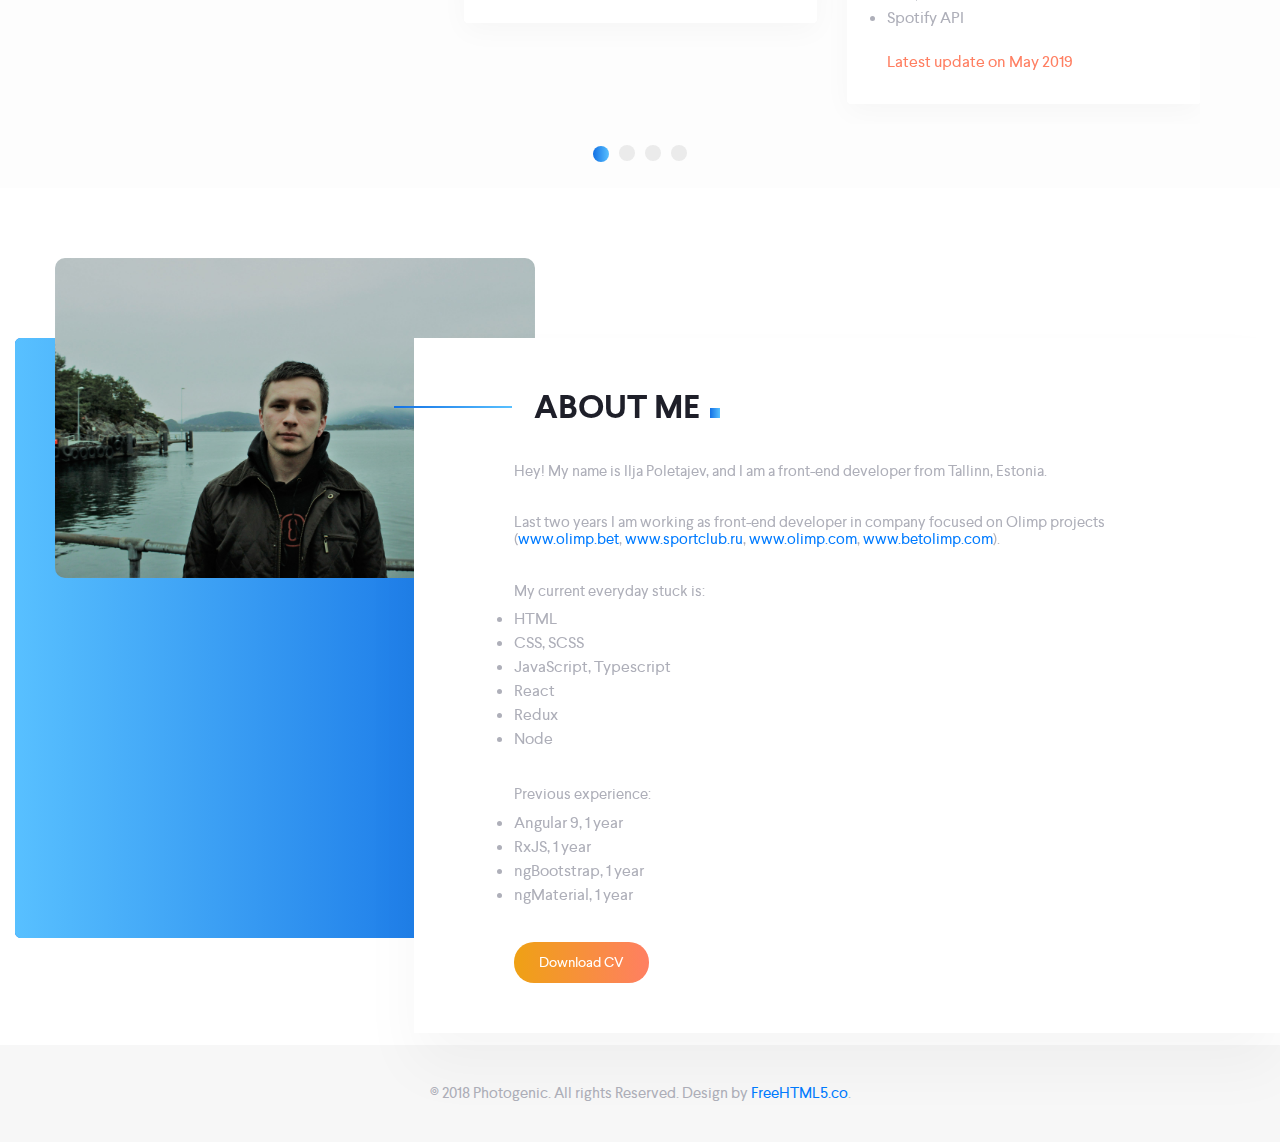
==== commit cb491b23: "add links" ====
--- a/index.html
+++ b/index.html
@@ -94,7 +94,7 @@
                 since some of projects doesnt show my current skills!</p>
             <div class="owl-carousel owl-carousel2 owl-theme">
                 <div>
-                    <div class="card text-center"><img class="card-img-top uce" src="images/works/2.png" alt="">
+                    <div class="card text-center"><img class="card-img-top uce" src="images/works/2.PNG" alt="">
                         <div class="card-body text-left pr-0 pl-0">
                             <div class="pb-2 row justify-content-center">
                                 <a href="https://github.com/AnotherElijah/urbanculture"><i class="fab fa-github project-links text-primary pr-2 pl-2"></i></a>
--- a/css/style.css
+++ b/css/style.css
@@ -981,6 +981,7 @@
 }
 img.card-img-top.uce{
   width: 150px;
+  height: 194px;
   margin-left: auto;
   margin-right: auto;
 }
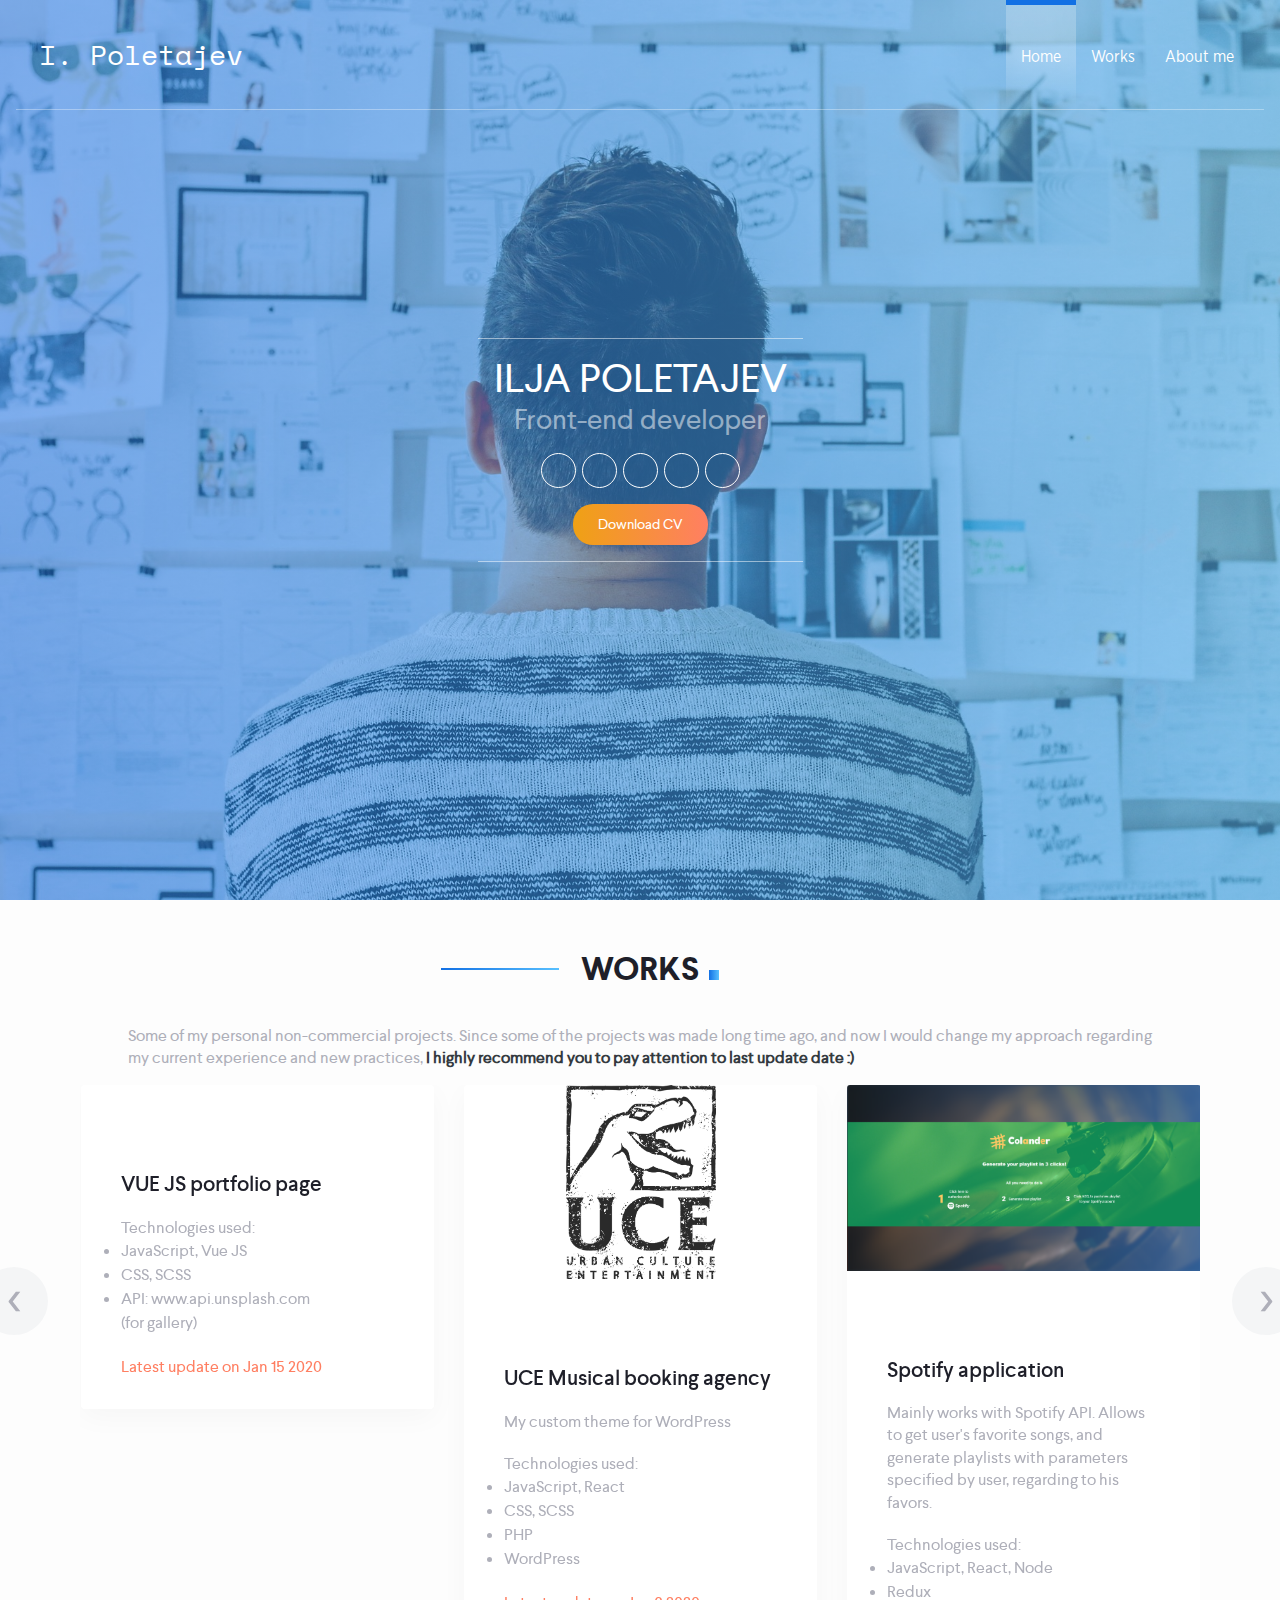
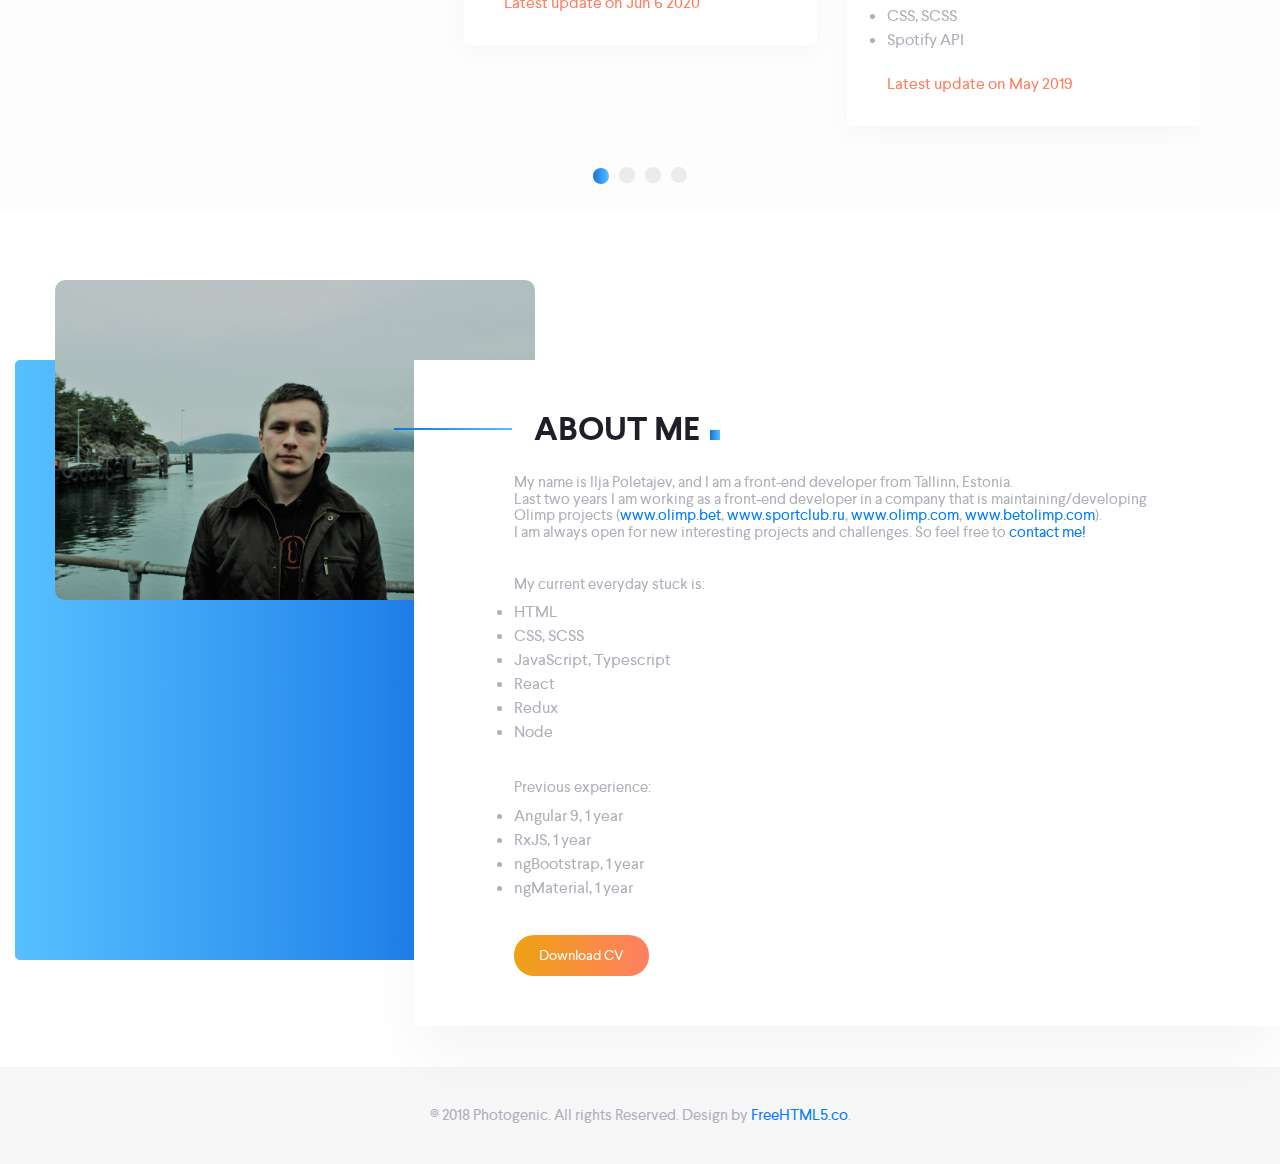
==== commit 8123fbde: "renew info" ====
--- a/index.html
+++ b/index.html
@@ -55,7 +55,7 @@
         </div>
     </nav>
 
-    <div class="top-part">
+    <div class="top-part" id="home">
         <div class="top-part-filter d-flex flex-column align-items-center justify-content-center">
             <div class="header-text border-top border-bottom p-3 d-flex flex-column align-items-center justify-content-center">
                 <h1 class="text-uppercase text-white text-center">Ilja Poletajev</h1>
@@ -89,9 +89,10 @@
     <div class="container">
         <h2>WORKS</h2>
         <div class="row">
-            <p class="pb-3 m-0">Here I present only non-commercial pet-projects. Please pay attention to last update
-                day,
-                since some of projects doesnt show my current skills!</p>
+            <p class="pb-3 m-0 pr-5 pl-5">
+                Some of my personal non-commercial projects.
+                Since some of the projects was made long time ago, and now I would change my approach regarding my current experience and new practices,
+                <b class="text-dark">I highly recommend you to pay attention to last update date :)</b></p>
             <div class="owl-carousel owl-carousel2 owl-theme">
                 <div>
                     <div class="card text-center"><img class="card-img-top uce" src="images/works/2.PNG" alt="">
@@ -217,12 +218,13 @@
             <div class="col-lg-8">
                 <div class="about-us-content">
                     <h2>ABOUT ME</h2>
-                    <p>Hey! My name is Ilja Poletajev, and I am a front-end developer from Tallinn, Estonia.</p>
-                    <p>Last two years I am working as front-end developer in company focused on Olimp projects (<a
+                    <p class="m-0 mt-4">My name is Ilja Poletajev, and I am a front-end developer from Tallinn, Estonia.</p>
+                    <p class="m-0">Last two years I am working as a front-end developer in a company that is maintaining/developing Olimp projects (<a
                             href="http://www.olimp.bet" target="popup">www.olimp.bet</a>, <a
                             href="http://www.sportclub.ru" target="popup">www.sportclub.ru</a>, <a
                             href="http://www.olimp.com" target="popup">www.olimp.com</a>, <a
                             href="http://www.betolimp.com" target="popup">www.betolimp.com</a>).</p>
+                    <p class="m-0">I am always open for new interesting projects and challenges. So feel free to <a href="#home">contact me!</a></p>
                     <p class="mb-2">My current everyday stuck is:
                     <ul>
                         <li>HTML</li>
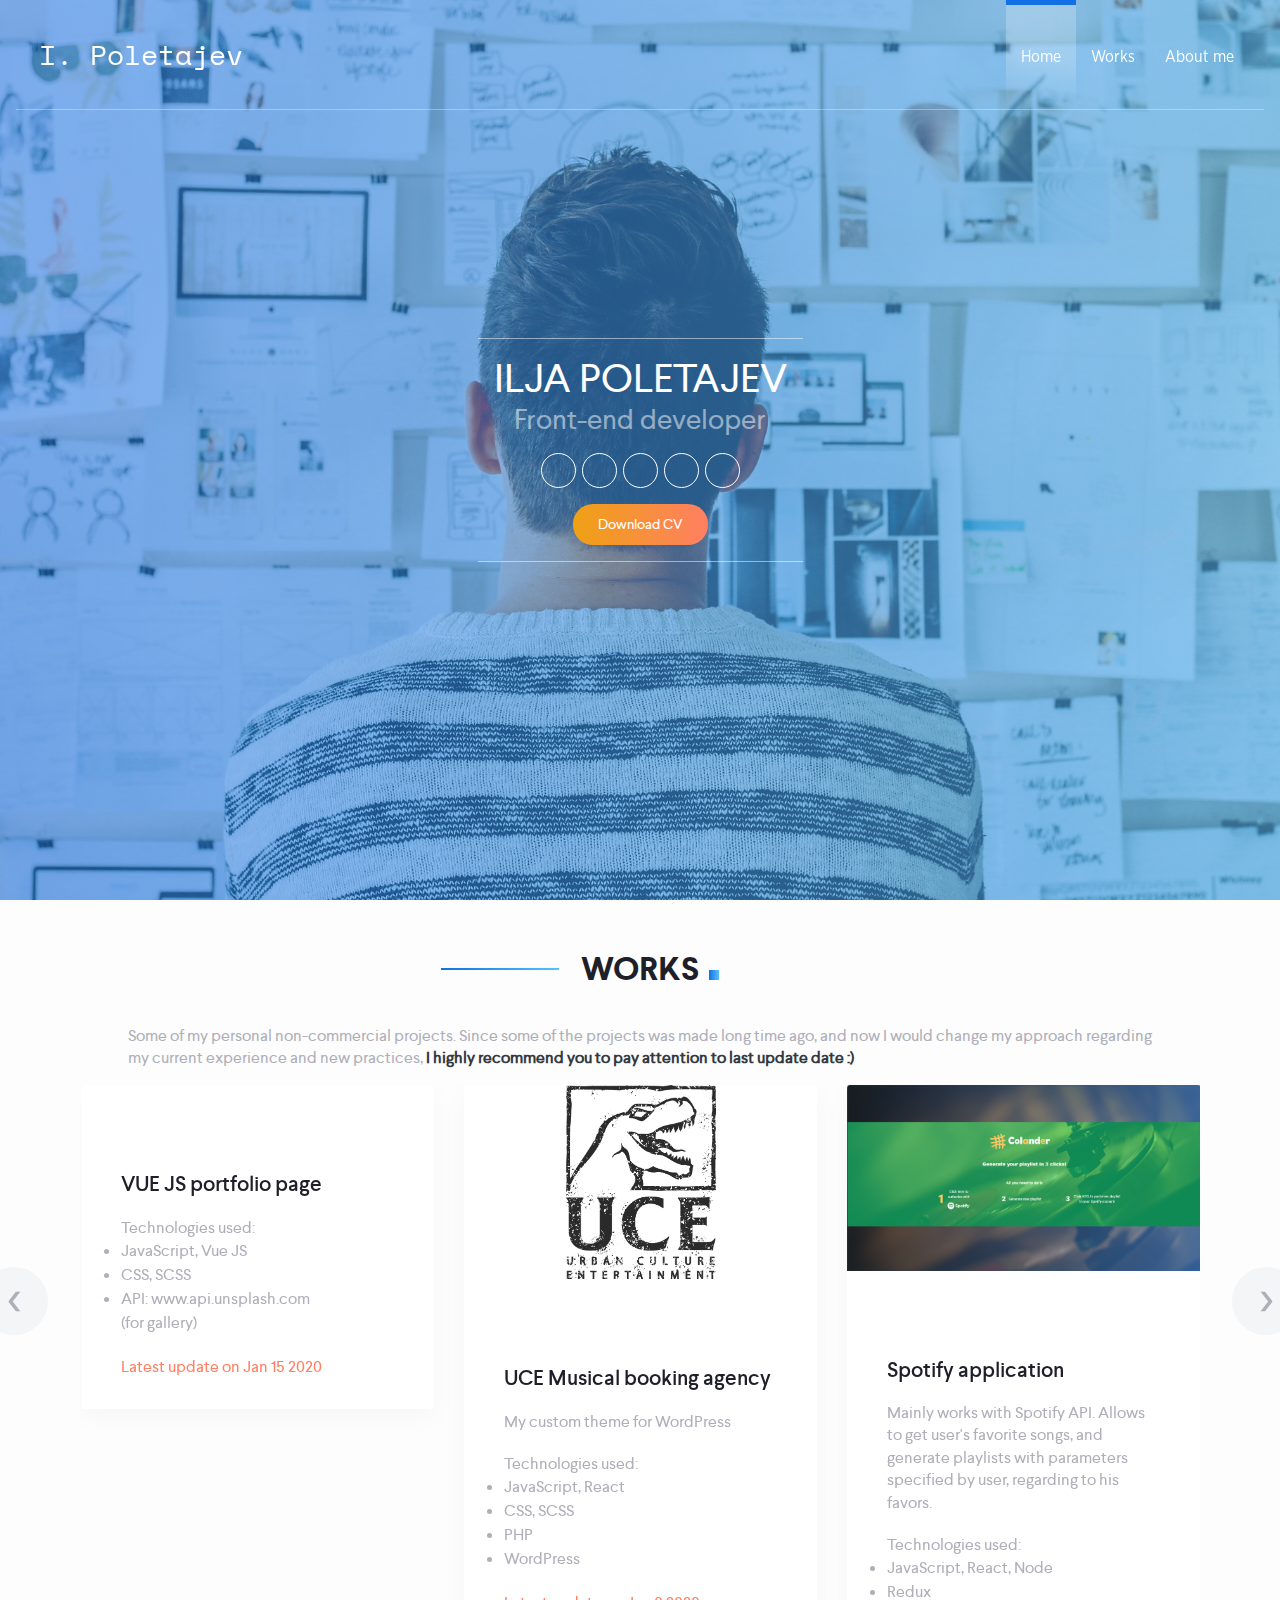
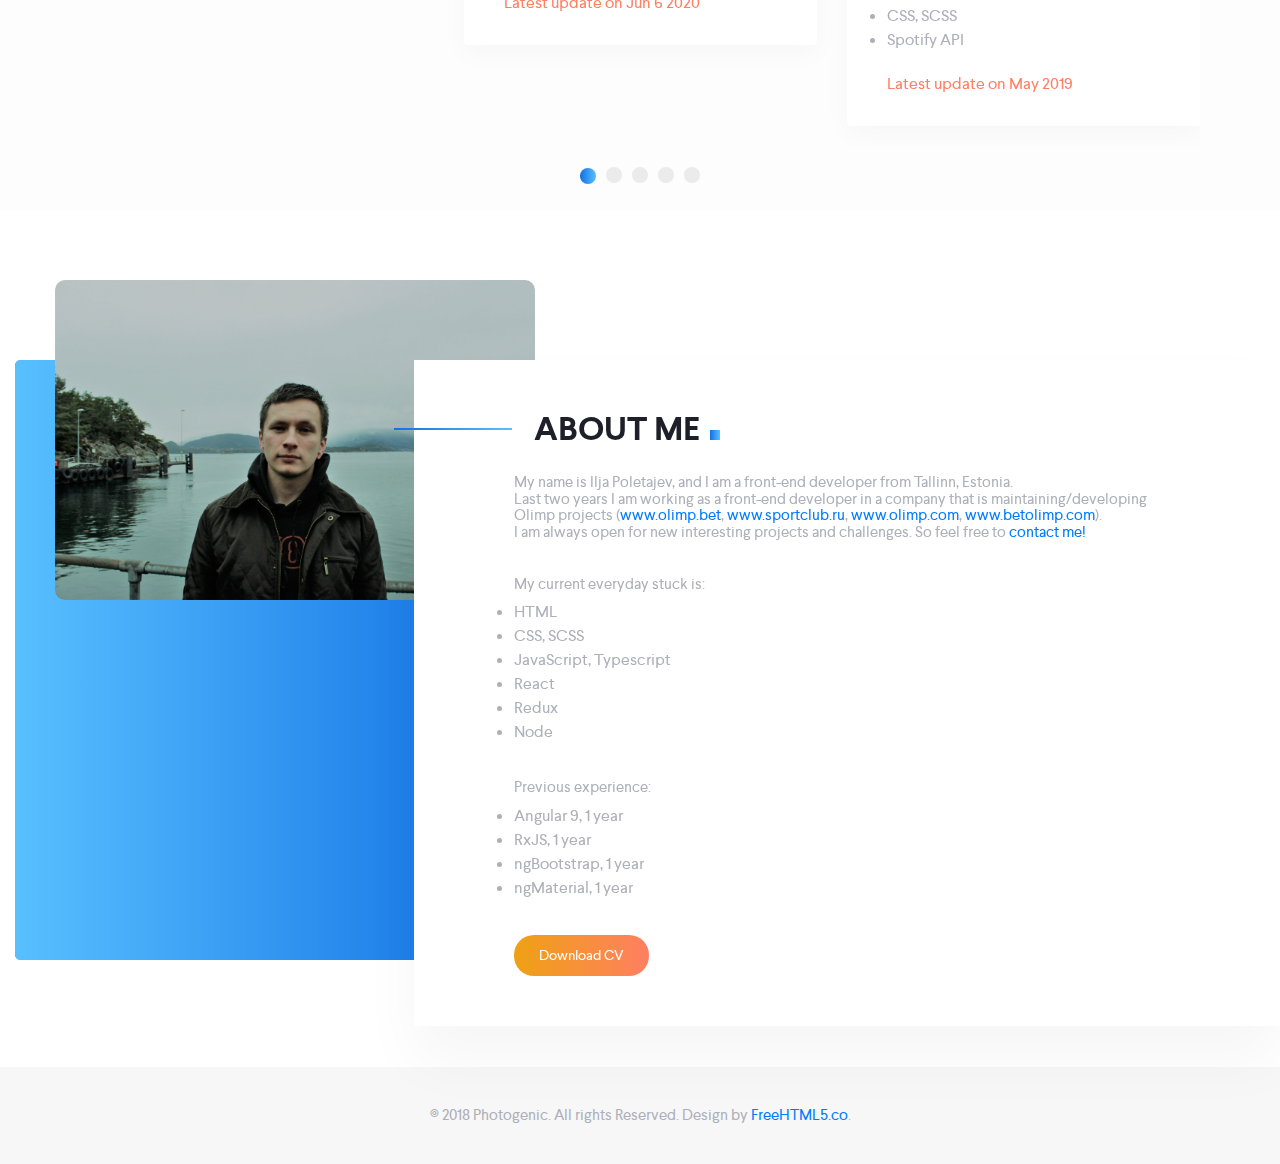
==== commit 81f927db: "scroll handl" ====
--- a/index.html
+++ b/index.html
@@ -34,7 +34,7 @@
             <div id="my-nav" class="collapse navbar-collapse flex-row justify-content-between mx-auto">
 
                 <ul class="navbar-nav logo-desktop">
-                    <li class="nav-item active">
+                    <li class="nav-item">
                         <a class="nav-link" href="#"><h3 style="font-family: 'Space Mono', monospace; color: white;">I.
                             Poletajev</h3></a>
                     </li>
@@ -42,13 +42,13 @@
 
                 <ul class="navbar-nav float-right menu-links">
                     <li class="nav-item">
-                        <a class="nav-link active" href="#">Home</a>
-                    </li>
-                    <li class="nav-item">
-                        <a class="nav-link" href="#works">Works</a>
-                    </li>
-                    <li class="nav-item">
-                        <a class="nav-link" href="#about-us">About me</a>
+                        <a class="nav-link" id="homeLink" href="#">Home</a>
+                    </li>
+                    <li class="nav-item">
+                        <a class="nav-link" id="worksLink" href="#works">Works</a>
+                    </li>
+                    <li class="nav-item">
+                        <a class="nav-link" id="aboutLink" href="#about-us">About me</a>
                     </li>
                 </ul>
             </div>
@@ -138,7 +138,26 @@
                         </div>
                     </div>
                 </div>
-
+                <div>
+                    <div class="card text-center"><img class="card-img-top" src="images/works/5.PNG" alt="">
+                        <div class="card-body text-left pr-0 pl-0">
+                            <div class="pb-2 row justify-content-center">
+                                <a href="https://github.com/AnotherElijah/slot-game"><i class="fab fa-github project-links text-primary pr-2 pl-2"></i></a>
+                                <a href="http://slot-game-555.s3-website.eu-north-1.amazonaws.com"><i class="fas fa-globe project-links text-danger pr-2 pl-2"></i></a>
+                            </div>
+                            <h5>HTML5 slot game</h5>
+                            <p>Just personal challenge: HTML5 Slot game with simplified rules.</p>
+                            <p class="card-text">Technologies used:
+                            <ul>
+                                <li>JavaScript</li>
+                                <li>CSS</li>
+                                <li>Babel</li>
+                            </ul>
+                            </p>
+                            <span class="last-update">Latest update on July 2020</span>
+                        </div>
+                    </div>
+                </div>
                 <div>
                     <div class="card text-center"><img class="card-img-top" src="images/works/4.PNG" alt="">
                         <div class="card-body text-left pr-0 pl-0">
@@ -262,6 +281,8 @@
 <script src="owl-carousel/owl.carousel.min.js"></script>
 <script src="js/isotope-docs.min.js?6"></script>
 <script src="js/main.js"></script>
+<script src="js/scroll.js" type="module"></script>
+<script src="js/nav-effect.js" type="module"></script>
 </body>
 
 </html>
--- a/css/style.css
+++ b/css/style.css
@@ -85,9 +85,14 @@
 nav.fixed-top {
   padding-top: 0;
 }
-
+nav.navbar{
+  transition: background-color 0.4s ease-in-out;
+}
+.fill-bg{
+  background-color: rgba(18, 111, 225, 0.57);
+}
 .header .fixed-top {
-  position: absolute;
+  position: fixed;
 }
 .header .container {
   border-bottom: 1px solid rgba(255, 255, 255, 0.341);
@@ -991,3 +996,9 @@
 .project-links {
   font-size: 32px;
 }
+.fa-github:hover{
+  color:#0368d4!important;
+}
+.fa-globe:hover{
+  color: #d66a52 !important;
+}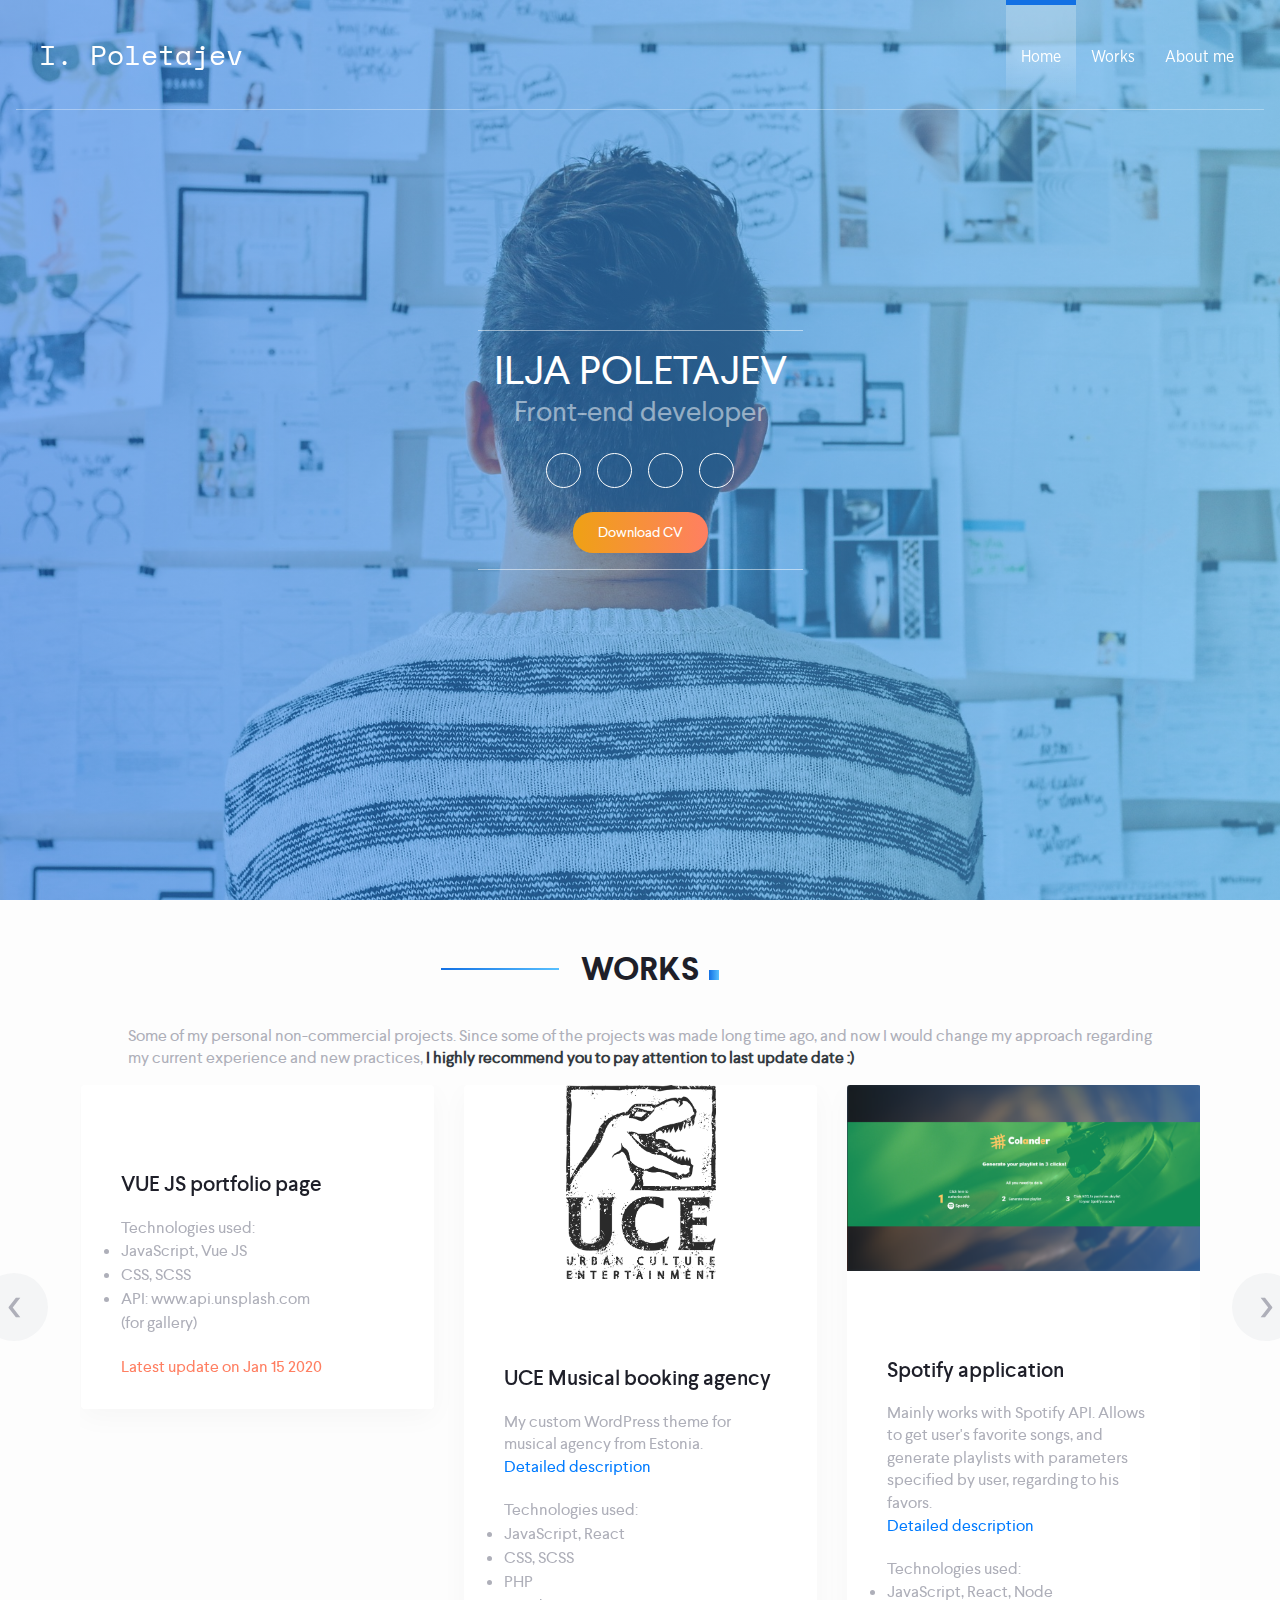
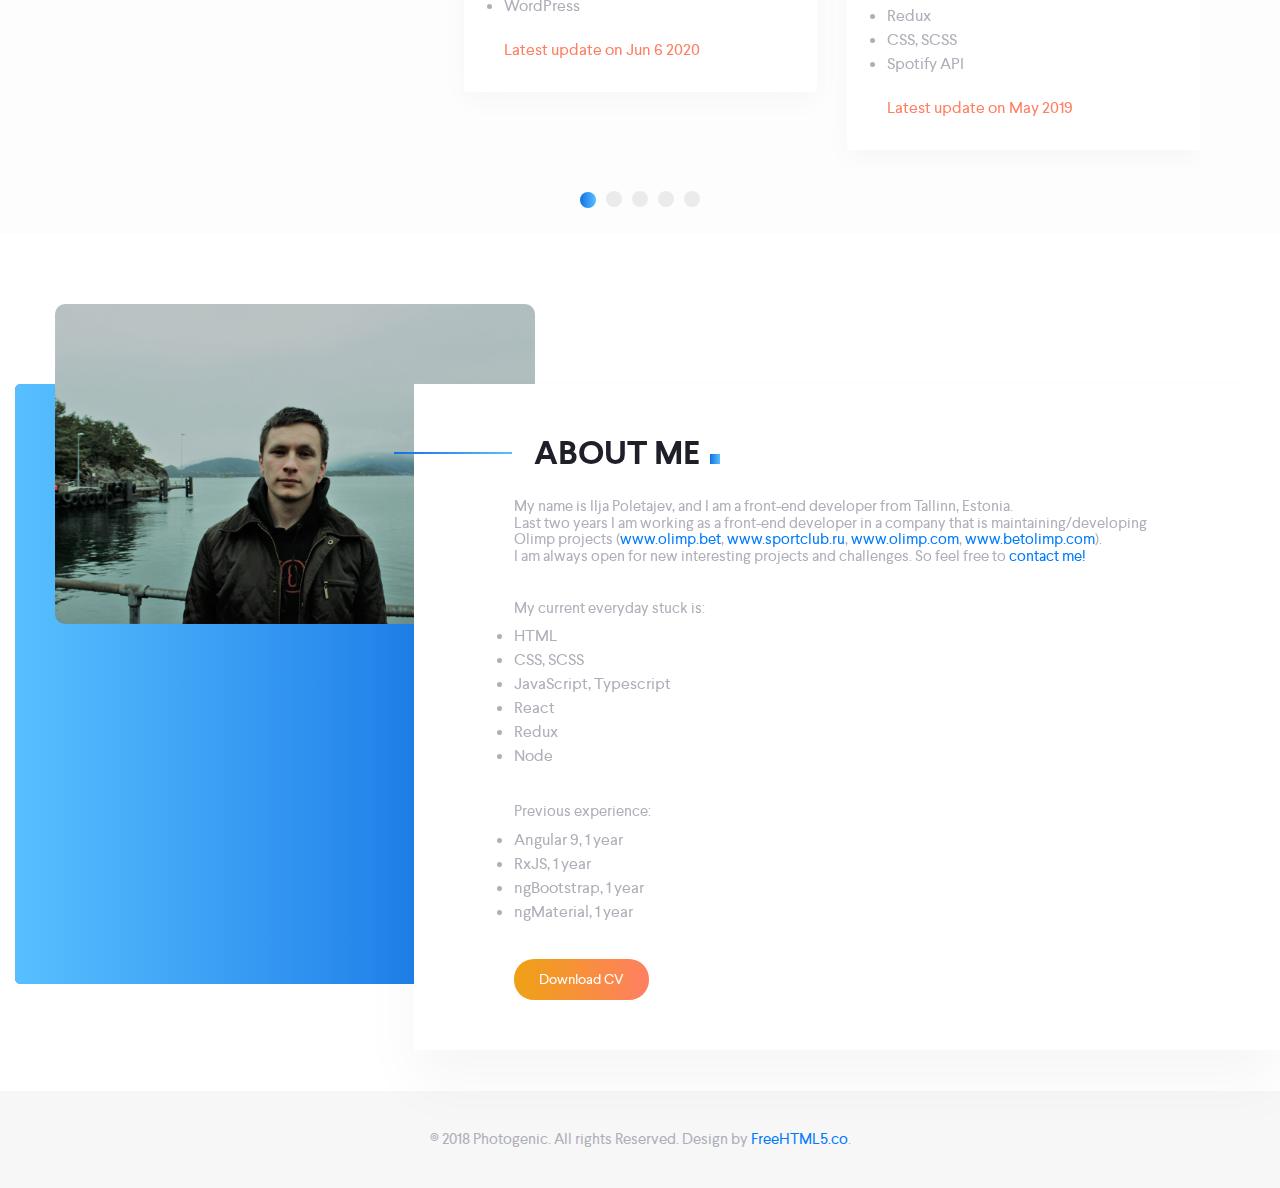
==== commit e8acb87e: "add descriptions" ====
--- a/index.html
+++ b/index.html
@@ -61,20 +61,16 @@
                 <h1 class="text-uppercase text-white text-center">Ilja Poletajev</h1>
                 <h3 class="text-white-50 text-center">Front-end developer</h3>
                 <ul class="p-3 navbar-nav float-left social-links flex-row">
-                    <li class="nav-item">
+                    <li class="nav-item m-2">
                         <a class="nav-link" href="mailto:iljapoletajev89@gmail.com"><i class="fas fa-at"></i></a>
                     </li>
-                    <li class="nav-item">
+                    <li class="nav-item m-2">
                         <a class="nav-link" href="skype:live:i.poletajev?chat"><i class="fab fa-skype"></i></a>
                     </li>
-                    <li class="nav-item">
-                        <a class="nav-link" href="https://www.linkedin.com/in/ilja-poletajev-02930b117"
-                           target="popup"><i class="fab fa-linkedin-in"></i></a>
-                    </li>
-                    <li class="nav-item"><a class="nav-link" href="https://github.com/AnotherElijah" target="popup"><i
+                    <li class="nav-item m-2"><a class="nav-link" href="https://github.com/AnotherElijah" target="popup"><i
                             class="fab fa-github"></i></a>
                     </li>
-                    <li class="nav-item"><a class="nav-link" href="https://www.facebook.com/ilja.poletajev.3"
+                    <li class="nav-item m-2"><a class="nav-link" href="https://www.facebook.com/ilja.poletajev.3"
                                             target="popup"><i
                             class="fab fa-facebook-f"></i></a>
                     </li>
@@ -98,11 +94,18 @@
                     <div class="card text-center"><img class="card-img-top uce" src="images/works/2.PNG" alt="">
                         <div class="card-body text-left pr-0 pl-0">
                             <div class="pb-2 row justify-content-center">
-                                <a href="https://github.com/AnotherElijah/urbanculture"><i class="fab fa-github project-links text-primary pr-2 pl-2"></i></a>
+                                <a href="https://github.com/AnotherElijah/urbanculture"><i class="fab fa-github project-links text-primary pr-2 pl-2 git-hover"></i></a>
                                 <a href="https://uceagency.com/"><i class="fas fa-globe project-links text-danger pr-2 pl-2"></i></a>
                             </div>
                             <h5>UCE Musical booking agency</h5>
-                            <p>My custom theme for WordPress</p>
+                            <p>My custom WordPress theme for musical agency from Estonia.</p>
+                            <a data-toggle="collapse" href="#collapse-1">Detailed description</a>
+                            <p id="collapse-1" style="background: #0056b3;" class="collapse text-white p-3">As this is the one person project, design and all the front-end developed by me
+                                (except the blocks where all the needs covered by WordPress plugins).
+                                Main page carousel made with Slider Revolution plugin. "Shows" section made using Events Manager plugin.
+                                Some php code for "Shows" section was adapted to needs of this project.
+                                Theme made using Elementor builder.
+                            </p>
                             <p class="card-text">Technologies used:
                             <ul>
                                 <li>JavaScript, React</li>
@@ -120,12 +123,20 @@
                     <div class="card text-center"><img class="card-img-top" src="images/works/3.PNG" alt="">
                         <div class="card-body text-left pr-0 pl-0">
                             <div class="pb-2 row justify-content-center">
-                                <a href="https://github.com/AnotherElijah/colander"><i class="fab fa-github project-links text-primary pr-2 pl-2"></i></a>
+                                <a href="https://github.com/AnotherElijah/colander"><i class="fab fa-github project-links text-primary pr-2 pl-2 git-hover"></i></a>
                                 <a href="http://colander-app.herokuapp.com/"><i class="fas fa-globe project-links text-danger pr-2 pl-2"></i></a>
                             </div>
                             <h5>Spotify application</h5>
                             <p>Mainly works with Spotify API. Allows to get user's favorite songs, and generate
                                 playlists with parameters specified by user, regarding to his favors.</p>
+                            <a data-toggle="collapse" href="#collapse-2">Detailed description</a>
+                            <p id="collapse-2" style="background: #0056b3;" class="collapse text-white p-3">
+                                All the front-end part and design made by me. 90% of the code was written in 2018, that's why some of the solutions and approach in general seem to be outdated these days (2020).
+                                For example - the project doesn't contain any hooks for functional components. All the state management exists in the class components only.
+                                These days, I would definitely use React Hooks with functional components instead of class components for a local state.
+                                <br>
+                                Used Spotify API for authentication and user data
+                            </p>
                             <p class="card-text">Technologies used:
                             <ul>
                                 <li>JavaScript, React, Node</li>
@@ -142,11 +153,16 @@
                     <div class="card text-center"><img class="card-img-top" src="images/works/5.PNG" alt="">
                         <div class="card-body text-left pr-0 pl-0">
                             <div class="pb-2 row justify-content-center">
-                                <a href="https://github.com/AnotherElijah/slot-game"><i class="fab fa-github project-links text-primary pr-2 pl-2"></i></a>
+                                <a href="https://github.com/AnotherElijah/slot-game"><i class="fab fa-github project-links text-primary pr-2 pl-2 git-hover"></i></a>
                                 <a href="http://slot-game-555.s3-website.eu-north-1.amazonaws.com"><i class="fas fa-globe project-links text-danger pr-2 pl-2"></i></a>
                             </div>
                             <h5>HTML5 slot game</h5>
                             <p>Just personal challenge: HTML5 Slot game with simplified rules.</p>
+                            <a data-toggle="collapse" href="#collapse-3">Detailed description</a>
+                            <p id="collapse-3" style="background: #0056b3;" class="collapse text-white p-3">
+                                My first try to build HTML5 slot game. On the right side you will find the debug mode that allows to get needed combination.
+                                Babel used to convert ES6 JavaScript code to ES5 for Internet Explorer compatibility.
+                            </p>
                             <p class="card-text">Technologies used:
                             <ul>
                                 <li>JavaScript</li>
@@ -162,11 +178,16 @@
                     <div class="card text-center"><img class="card-img-top" src="images/works/4.PNG" alt="">
                         <div class="card-body text-left pr-0 pl-0">
                             <div class="pb-2 row justify-content-center">
-                                <a href="https://github.com/AnotherElijah/adaptive-slider"><i class="fab fa-github project-links text-primary pr-2 pl-2"></i></a>
+                                <a href="https://github.com/AnotherElijah/adaptive-slider"><i class="fab fa-github project-links text-primary pr-2 pl-2 git-hover"></i></a>
                                 <a href="http://dental-landing.s3-website.eu-north-1.amazonaws.com/"><i class="fas fa-globe project-links text-danger pr-2 pl-2"></i></a>
                             </div>
                             <h5>JavaScript carousel module</h5>
                             <p>Fully reusable and customizable JavaScript carousel module</p>
+                            <a data-toggle="collapse" href="#collapse-4">Detailed description</a>
+                            <p id="collapse-4" style="background: #0056b3;" class="collapse text-white p-3">
+                                Carousel modules build with JavaScript classes. Carousel contains settings object that allows to set number of pictures in the visible area, and breakpoints for different resolutions.
+                                Babel used to convert ES6 JavaScript code to ES5 for Internet Explorer compatibility.
+                            </p>
                             <p class="card-text">Technologies used:
                             <ul>
                                 <li>JavaScript</li>
@@ -181,13 +202,13 @@
                     <div class="card text-center"><img class="card-img-top" src="images/works/1.PNG" alt="">
                         <div class="card-body text-left pr-0 pl-0">
                             <div class="pb-2 row justify-content-center">
-                                <a href="https://github.com/AnotherElijah/photographer-portfolio"><i class="fab fa-github project-links text-primary pr-2 pl-2"></i></a>
+                                <a href="https://github.com/AnotherElijah/photographer-portfolio"><i class="fab fa-github project-links text-primary pr-2 pl-2 git-hover"></i></a>
                                 <a href="http://alexmurex-portfolio.s3-website.eu-north-1.amazonaws.com/"><i class="fas fa-globe project-links text-danger pr-2 pl-2"></i></a>
                             </div>
                             <h5>VUE JS portfolio page</h5>
                             <p class="card-text">Technologies used:
                             <ul>
-                                <li> JavaScript, Vue JS</li>
+                                <li>JavaScript, Vue JS</li>
                                 <li>CSS, SCSS</li>
                                 <li>API: www.api.unsplash.com<br/>(for gallery)</li>
                             </ul>
--- a/css/style.css
+++ b/css/style.css
@@ -996,7 +996,7 @@
 .project-links {
   font-size: 32px;
 }
-.fa-github:hover{
+.git-hover:hover{
   color:#0368d4!important;
 }
 .fa-globe:hover{
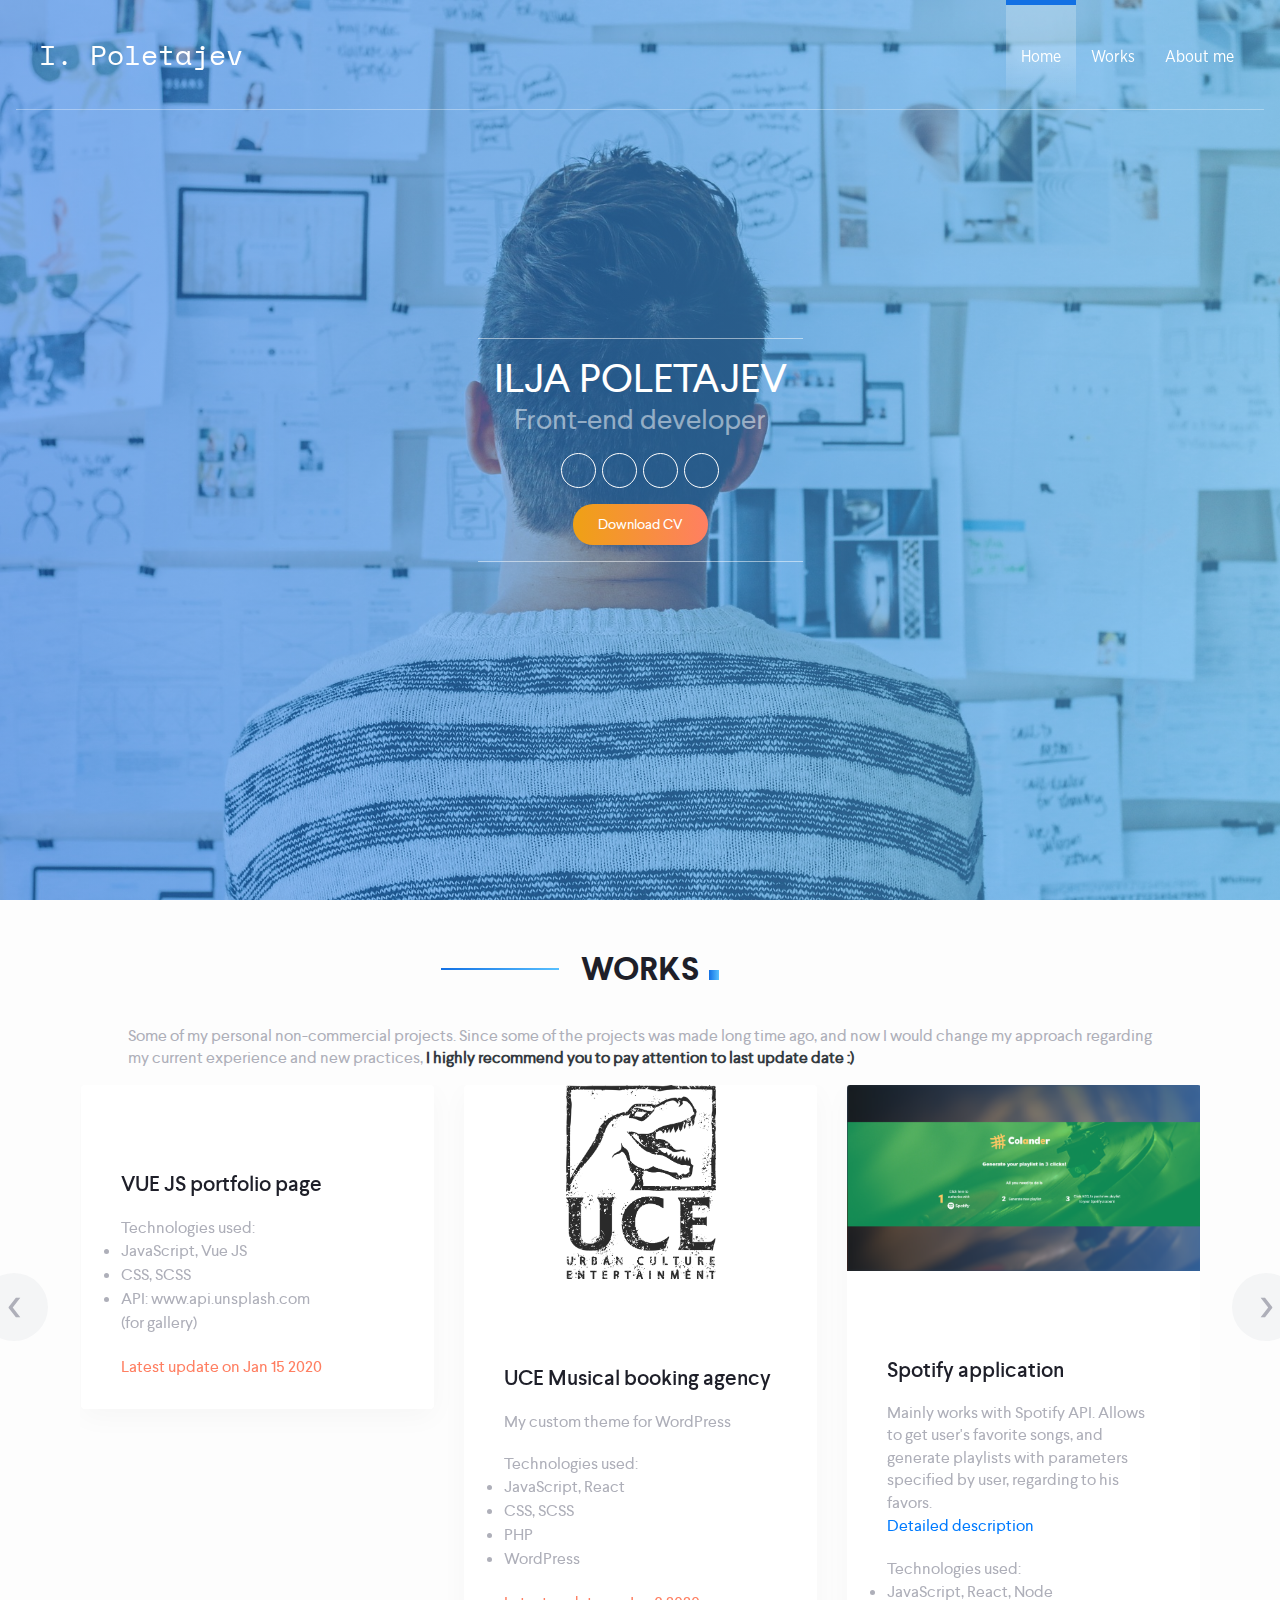
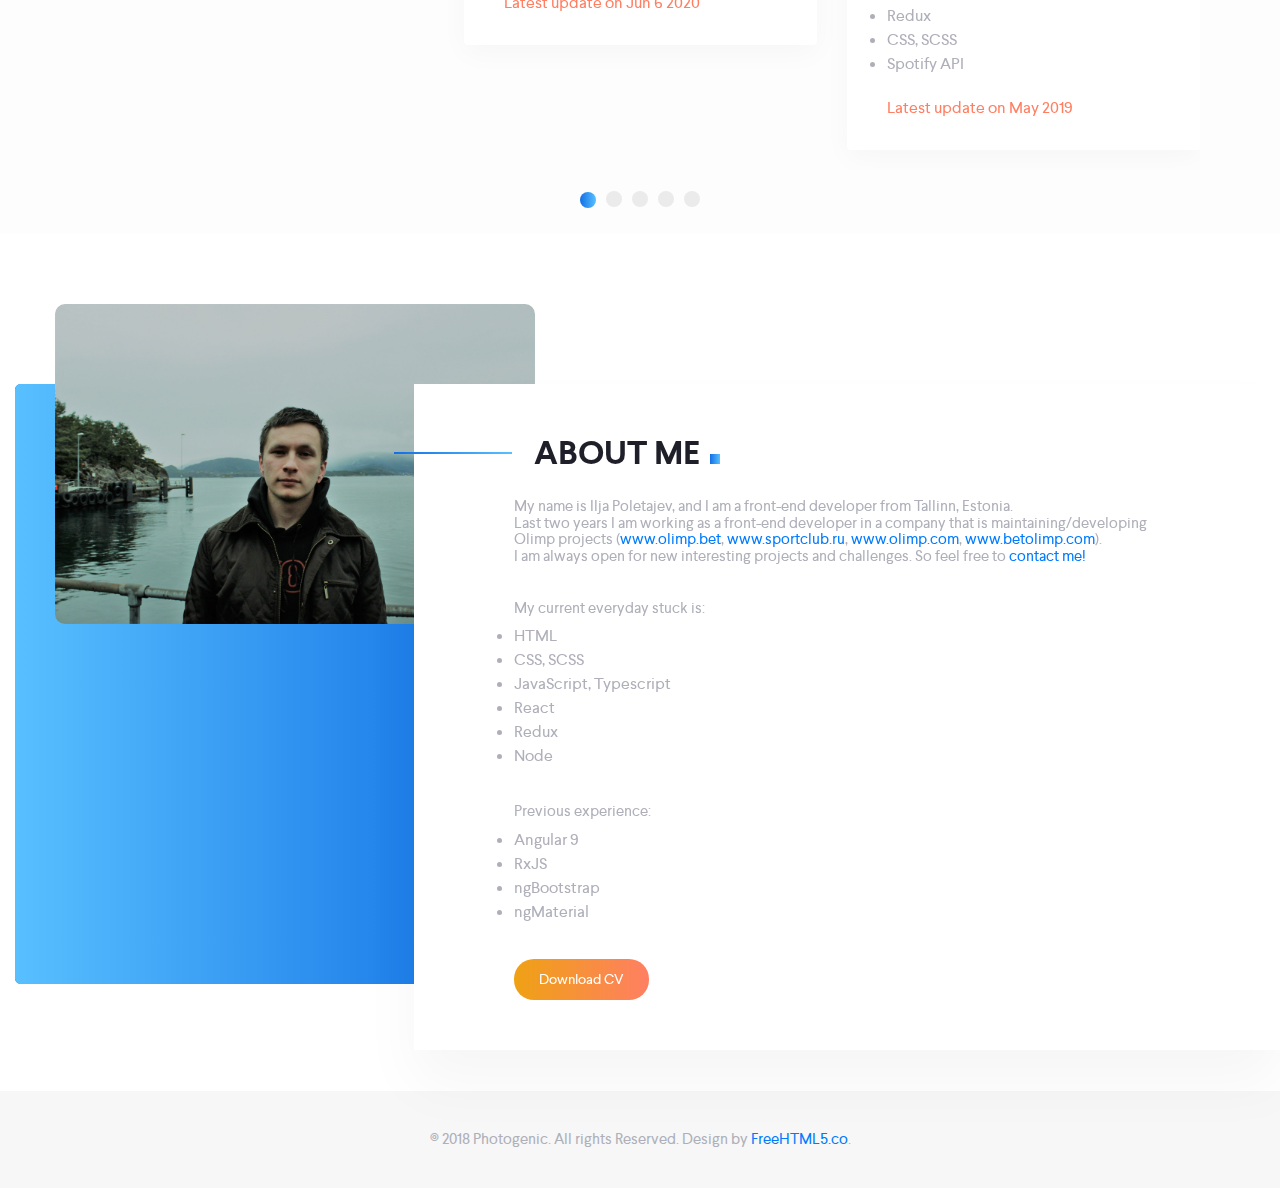
==== commit 43dc8069: "remove fb" ====
--- a/index.html
+++ b/index.html
@@ -61,18 +61,18 @@
                 <h1 class="text-uppercase text-white text-center">Ilja Poletajev</h1>
                 <h3 class="text-white-50 text-center">Front-end developer</h3>
                 <ul class="p-3 navbar-nav float-left social-links flex-row">
-                    <li class="nav-item m-2">
+                    <li class="nav-item">
                         <a class="nav-link" href="mailto:iljapoletajev89@gmail.com"><i class="fas fa-at"></i></a>
                     </li>
-                    <li class="nav-item m-2">
+                    <li class="nav-item">
                         <a class="nav-link" href="skype:live:i.poletajev?chat"><i class="fab fa-skype"></i></a>
                     </li>
-                    <li class="nav-item m-2"><a class="nav-link" href="https://github.com/AnotherElijah" target="popup"><i
+                    <li class="nav-item">
+                        <a class="nav-link" href="https://www.linkedin.com/in/ilja-poletajev-02930b117"
+                           target="popup"><i class="fab fa-linkedin-in"></i></a>
+                    </li>
+                    <li class="nav-item"><a class="nav-link" href="https://github.com/AnotherElijah" target="popup"><i
                             class="fab fa-github"></i></a>
-                    </li>
-                    <li class="nav-item m-2"><a class="nav-link" href="https://www.facebook.com/ilja.poletajev.3"
-                                            target="popup"><i
-                            class="fab fa-facebook-f"></i></a>
                     </li>
                 </ul>
                 <a href="https://dental-landing.s3.eu-north-1.amazonaws.com/CV-Online-Ilja+Poletajev.pdf" class="read-more red-grad" target="popup">Download CV</a>
@@ -94,18 +94,11 @@
                     <div class="card text-center"><img class="card-img-top uce" src="images/works/2.PNG" alt="">
                         <div class="card-body text-left pr-0 pl-0">
                             <div class="pb-2 row justify-content-center">
-                                <a href="https://github.com/AnotherElijah/urbanculture"><i class="fab fa-github project-links text-primary pr-2 pl-2 git-hover"></i></a>
+                                <a href="https://github.com/AnotherElijah/urbanculture"><i class="fab fa-github project-links text-primary pr-2 pl-2"></i></a>
                                 <a href="https://uceagency.com/"><i class="fas fa-globe project-links text-danger pr-2 pl-2"></i></a>
                             </div>
                             <h5>UCE Musical booking agency</h5>
-                            <p>My custom WordPress theme for musical agency from Estonia.</p>
-                            <a data-toggle="collapse" href="#collapse-1">Detailed description</a>
-                            <p id="collapse-1" style="background: #0056b3;" class="collapse text-white p-3">As this is the one person project, design and all the front-end developed by me
-                                (except the blocks where all the needs covered by WordPress plugins).
-                                Main page carousel made with Slider Revolution plugin. "Shows" section made using Events Manager plugin.
-                                Some php code for "Shows" section was adapted to needs of this project.
-                                Theme made using Elementor builder.
-                            </p>
+                            <p>My custom theme for WordPress</p>
                             <p class="card-text">Technologies used:
                             <ul>
                                 <li>JavaScript, React</li>
@@ -276,10 +269,10 @@
                     </ul>
                     <p class="mb-2">Previous experience:
                     <ul>
-                        <li>Angular 9, 1 year</li>
-                        <li>RxJS, 1 year</li>
-                        <li>ngBootstrap, 1 year</li>
-                        <li>ngMaterial, 1 year</li>
+                        <li>Angular 9</li>
+                        <li>RxJS</li>
+                        <li>ngBootstrap</li>
+                        <li>ngMaterial</li>
                     </ul>
                     </p>
                     </p>
